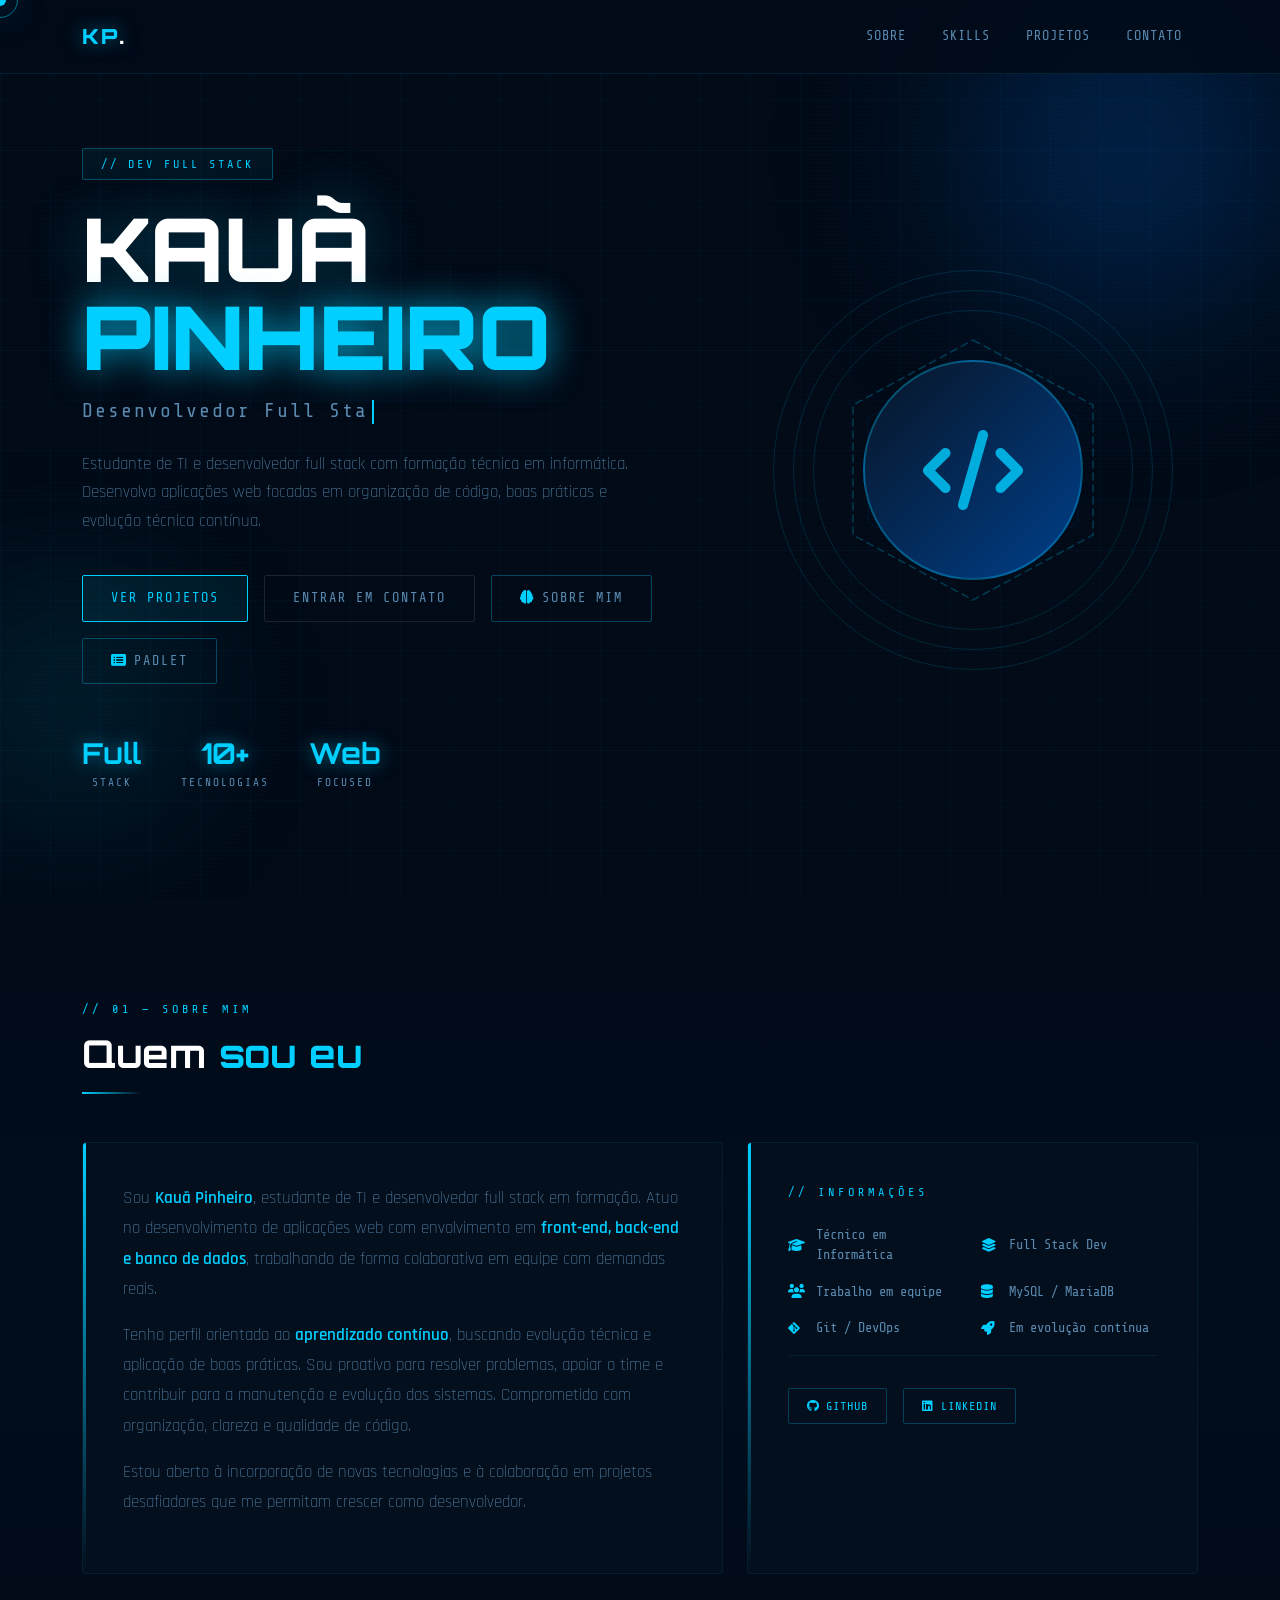
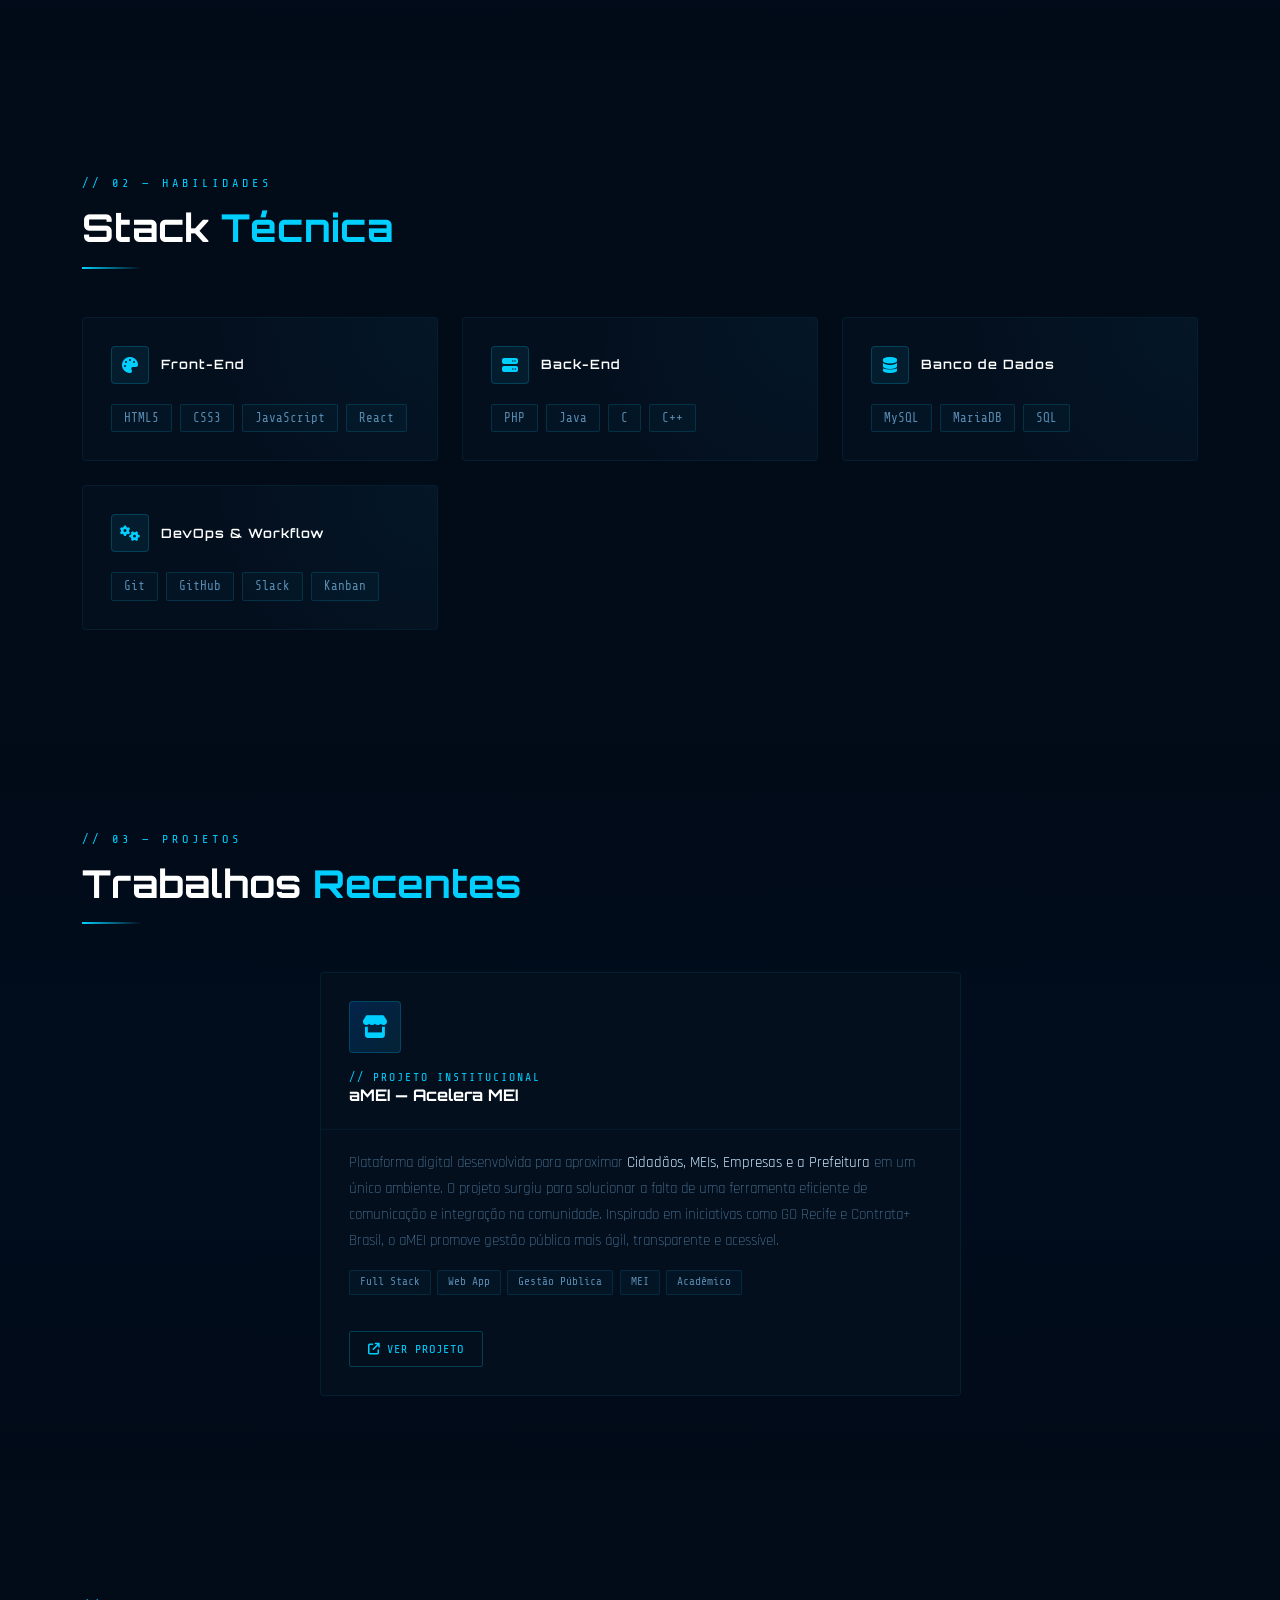
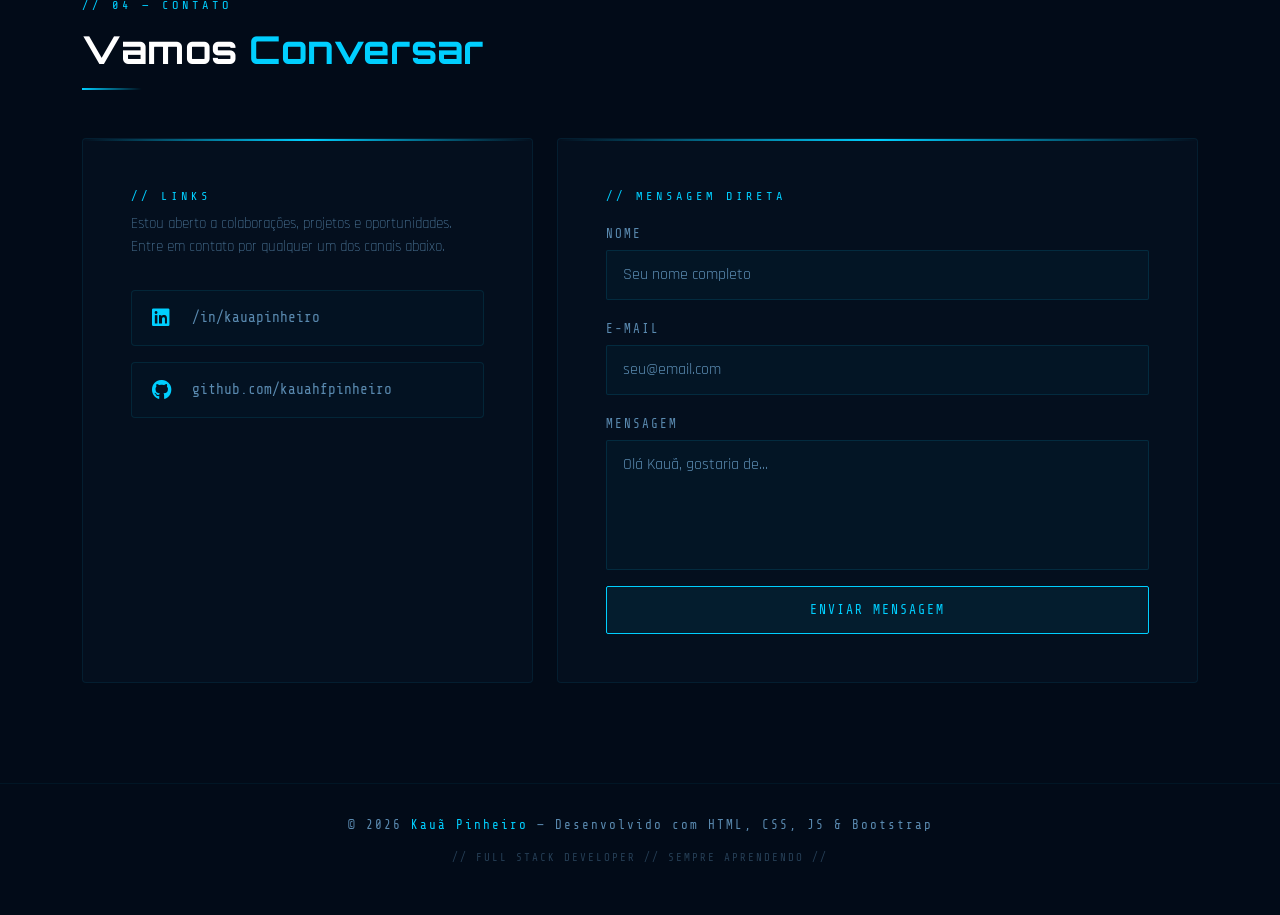
==== index.html @ 7425a39a "up" ====
<!DOCTYPE html>
<html lang="pt-BR">
<head>
  <meta charset="UTF-8" />
  <meta name="viewport" content="width=device-width, initial-scale=1.0"/>
  <title>Kauã Pinheiro | Dev Full Stack</title>
  
  <link href="https://cdn.jsdelivr.net/npm/bootstrap@5.3.3/dist/css/bootstrap.min.css" rel="stylesheet"/>
  <link href="https://fonts.googleapis.com/css2?family=Orbitron:wght@400;600;700;900&family=Share+Tech+Mono&family=Rajdhani:wght@300;400;500;600&display=swap" rel="stylesheet"/>
  <link href="https://cdnjs.cloudflare.com/ajax/libs/font-awesome/6.5.0/css/all.min.css" rel="stylesheet"/>
  
  <link rel="stylesheet" href="css/portfolio-style.css" />
</head>
<body>

  <div class="cursor" id="cursor"></div>
  <div class="cursor-ring" id="cursorRing"></div>

  <nav class="navbar navbar-expand-lg fixed-top">
    <div class="container">
      <a class="navbar-brand" href="#hero">KP<span>.</span></a>
      <button class="navbar-toggler" type="button" data-bs-toggle="collapse" data-bs-target="#navMenu">
        <span class="navbar-toggler-icon"></span>
      </button>
      <div class="collapse navbar-collapse justify-content-end" id="navMenu">
        <ul class="navbar-nav gap-1">
          <li class="nav-item"><a class="nav-link" href="#sobre">Sobre</a></li>
          <li class="nav-item"><a class="nav-link" href="#skills">Skills</a></li>
          <li class="nav-item"><a class="nav-link" href="#projetos">Projetos</a></li>
          <li class="nav-item"><a class="nav-link" href="#contato">Contato</a></li>
        </ul>
      </div>
    </div>
  </nav>

  <section id="hero">
    <div class="hero-orb hero-orb-1"></div>
    <div class="hero-orb hero-orb-2"></div>
    <div class="container">
      <div class="row align-items-center">
        <div class="col-lg-7">
          <div class="hero-badge">// DEV FULL STACK</div>
          <h1 class="hero-name">KAUÃ<br><span class="accent">PINHEIRO</span></h1>
          <p class="hero-role">
            <span id="typedText"></span><span class="typing-cursor"></span>
          </p>
          <p class="hero-desc">
            Estudante de TI e desenvolvedor full stack com formação técnica em informática.
            Desenvolvo aplicações web focadas em organização de código, boas práticas e evolução técnica contínua.
          </p>
          <div class="hero-btns">
            <a href="#projetos" class="btn-neon">Ver Projetos</a>
            <a href="#contato" class="btn-ghost">Entrar em Contato</a>
            <a href="mapa-mental.html" class="btn-ghost" style="border-color:rgba(0,207,255,0.3);">
              <i class="fa-solid fa-brain" style="margin-right:6px;color:var(--blue-neon);"></i>Sobre Mim
            </a>
            <a href="https://padlet.com/kauahfpinheiro/apresentacao-pessoal-e-profissional-kaua-pinheiro-hn6cfagepgclh9oz" target="_blank" class="btn-ghost" style="border-color:rgba(0,207,255,0.3);">
              <i class="fa-solid fa-rectangle-list" style="margin-right:6px;color:var(--blue-neon);"></i>Padlet
            </a>
          </div>
          <div class="hero-stats">
            <div class="stat-item">
              <div class="stat-num">Full</div>
              <div class="stat-label">Stack</div>
            </div>
            <div class="stat-item">
              <div class="stat-num">10+</div>
              <div class="stat-label">Tecnologias</div>
            </div>
            <div class="stat-item">
              <div class="stat-num">Web</div>
              <div class="stat-label">Focused</div>
            </div>
          </div>
        </div>
        <div class="col-lg-5 mt-5 mt-lg-0">
          <div class="hero-avatar-wrap">
            <div class="avatar-hex">
              <svg class="hex-bg" viewBox="0 0 280 280" fill="none" xmlns="http://www.w3.org/2000/svg">
                <polygon points="140,10 260,75 260,205 140,270 20,205 20,75"
                  stroke="rgba(0,207,255,0.25)" stroke-width="1.5" fill="none"
                  stroke-dasharray="8 4"/>
                <polygon points="140,30 245,88 245,192 140,250 35,192 35,88"
                  stroke="rgba(0,119,255,0.12)" stroke-width="1" fill="none"/>
              </svg>
              <div class="avatar-inner">
                <i class="fa-solid fa-code"></i>
              </div>
              <div class="avatar-ring avatar-ring-1"></div>
              <div class="avatar-ring avatar-ring-2"></div>
              <div class="avatar-ring avatar-ring-3"></div>
            </div>
          </div>
        </div>
      </div>
    </div>
  </section>

  <section id="sobre">
    <div class="container">
      <div class="reveal">
        <p class="section-label">// 01 — sobre mim</p>
        <h2 class="section-title">Quem <span class="accent">sou eu</span></h2>
        <div class="section-divider"></div>
      </div>
      <div class="row g-4">
        <div class="col-lg-7 reveal">
          <div class="sobre-card">
            <p class="sobre-text">
              Sou <span class="sobre-highlight">Kauã Pinheiro</span>, estudante de TI e desenvolvedor
              full stack em formação. Atuo no desenvolvimento de aplicações web com envolvimento em
              <span class="sobre-highlight">front-end, back-end e banco de dados</span>, trabalhando de
              forma colaborativa em equipe com demandas reais.
            </p>
            <p class="sobre-text mt-3">
              Tenho perfil orientado ao <span class="sobre-highlight">aprendizado contínuo</span>,
              buscando evolução técnica e aplicação de boas práticas. Sou proativo para resolver
              problemas, apoiar o time e contribuir para a manutenção e evolução dos sistemas.
              Comprometido com organização, clareza e qualidade de código.
            </p>
            <p class="sobre-text mt-3">
              Estou aberto à incorporação de novas tecnologias e à colaboração em projetos desafiadores
              que me permitam crescer como desenvolvedor.
            </p>
          </div>
        </div>
        <div class="col-lg-5 reveal">
          <div class="sobre-card h-100">
            <p class="section-label mb-3">// Informações</p>
            <div class="info-grid">
              <div class="info-item"><i class="fa-solid fa-graduation-cap"></i> Técnico em Informática</div>
              <div class="info-item"><i class="fa-solid fa-layer-group"></i> Full Stack Dev</div>
              <div class="info-item"><i class="fa-solid fa-users"></i> Trabalho em equipe</div>
              <div class="info-item"><i class="fa-solid fa-database"></i> MySQL / MariaDB</div>
              <div class="info-item"><i class="fa-brands fa-git-alt"></i> Git / DevOps</div>
              <div class="info-item"><i class="fa-solid fa-rocket"></i> Em evolução contínua</div>
            </div>
            <div class="mt-3 pt-3" style="border-top: 1px solid rgba(0,207,255,0.08);">
              <div class="d-flex gap-3 mt-3">
                <a href="https://github.com/kauahfpinheiro" target="_blank" class="btn-project">
                  <i class="fab fa-github"></i> GitHub
                </a>
                <a href="https://www.linkedin.com/in/kauapinheiro/" target="_blank" class="btn-project">
                  <i class="fab fa-linkedin"></i> LinkedIn
                </a>
              </div>
            </div>
          </div>
        </div>
      </div>
    </div>
  </section>

  <section id="skills">
    <div class="container">
      <div class="reveal">
        <p class="section-label">// 02 — habilidades</p>
        <h2 class="section-title">Stack <span class="accent">Técnica</span></h2>
        <div class="section-divider"></div>
      </div>
      <div class="skills-grid reveal">

        <div class="skill-category">
          <div class="skill-cat-header">
            <div class="skill-cat-icon"><i class="fa-solid fa-palette"></i></div>
            <span class="skill-cat-title">Front-End</span>
          </div>
          <div class="skill-tags">
            <span class="skill-tag">HTML5</span>
            <span class="skill-tag">CSS3</span>
            <span class="skill-tag">JavaScript</span>
            <span class="skill-tag">React</span>
          </div>
        </div>

        <div class="skill-category">
          <div class="skill-cat-header">
            <div class="skill-cat-icon"><i class="fa-solid fa-server"></i></div>
            <span class="skill-cat-title">Back-End</span>
          </div>
          <div class="skill-tags">
            <span class="skill-tag">PHP</span>
            <span class="skill-tag">Java</span>
            <span class="skill-tag">C</span>
            <span class="skill-tag">C++</span>
          </div>
        </div>

        <div class="skill-category">
          <div class="skill-cat-header">
            <div class="skill-cat-icon"><i class="fa-solid fa-database"></i></div>
            <span class="skill-cat-title">Banco de Dados</span>
          </div>
          <div class="skill-tags">
            <span class="skill-tag">MySQL</span>
            <span class="skill-tag">MariaDB</span>
            <span class="skill-tag">SQL</span>
          </div>
        </div>

        <div class="skill-category">
          <div class="skill-cat-header">
            <div class="skill-cat-icon"><i class="fa-solid fa-gears"></i></div>
            <span class="skill-cat-title">DevOps & Workflow</span>
          </div>
          <div class="skill-tags">
            <span class="skill-tag">Git</span>
            <span class="skill-tag">GitHub</span>
            <span class="skill-tag">Slack</span>
            <span class="skill-tag">Kanban</span>
          </div>
        </div>

      </div>
    </div>
  </section>

  <section id="projetos">
    <div class="container">
      <div class="reveal">
        <p class="section-label">// 03 — projetos</p>
        <h2 class="section-title">Trabalhos <span class="accent">Recentes</span></h2>
        <div class="section-divider"></div>
      </div>
      <div class="row g-4 justify-content-center">
        <div class="col-lg-7 reveal">
          <div class="project-card">
            <div class="project-header">
              <div class="project-icon"><i class="fa-solid fa-store"></i></div>
              <div class="project-type">// Projeto Institucional</div>
              <h3 class="project-title">aMEI — Acelera MEI</h3>
            </div>
            <div class="project-body">
              <p class="project-desc">
                Plataforma digital desenvolvida para aproximar <strong style="color:#c8e6ff;">Cidadãos, MEIs, Empresas e a Prefeitura</strong>
                em um único ambiente. O projeto surgiu para solucionar a falta de uma ferramenta eficiente
                de comunicação e integração na comunidade. Inspirado em iniciativas como GO Recife e Contrata+ Brasil,
                o aMEI promove gestão pública mais ágil, transparente e acessível.
              </p>
              <div class="project-tags">
                <span class="project-tag">Full Stack</span>
                <span class="project-tag">Web App</span>
                <span class="project-tag">Gestão Pública</span>
                <span class="project-tag">MEI</span>
                <span class="project-tag">Acadêmico</span>
              </div>
            </div>
            <div class="project-footer">
              <a href="https://sites.google.com/view/projeto-acelera-mei" target="_blank" class="btn-project">
                <i class="fa-solid fa-arrow-up-right-from-square"></i> Ver Projeto
              </a>
            </div>
          </div>
        </div>
      </div>
    </div>
  </section>

  <section id="contato">
    <div class="container">
      <div class="reveal">
        <p class="section-label">// 04 — contato</p>
        <h2 class="section-title">Vamos <span class="accent">Conversar</span></h2>
        <div class="section-divider"></div>
      </div>
      <div class="row g-4">
        <div class="col-lg-5 reveal">
          <div class="contact-wrapper h-100">
            <p class="section-label mb-2">// Links</p>
            <p style="color:var(--text-dim); font-size:0.95rem; font-weight:300;">
              Estou aberto a colaborações, projetos e oportunidades. Entre em contato por qualquer um dos canais abaixo.
            </p>
            <div class="contact-links">
              <a href="https://www.linkedin.com/in/kauapinheiro/" target="_blank" class="contact-link">
                <i class="fab fa-linkedin"></i>
                <span>/in/kauapinheiro</span>
              </a>
              <a href="https://github.com/kauahfpinheiro" target="_blank" class="contact-link">
                <i class="fab fa-github"></i>
                <span>github.com/kauahfpinheiro</span>
              </a>
            </div>
          </div>
        </div>
        <div class="col-lg-7 reveal">
          <div class="contact-wrapper">
            <p class="section-label mb-3">// Mensagem Direta</p>
            <div class="mb-3">
              <label class="form-label">Nome</label>
              <input type="text" class="form-control" placeholder="Seu nome completo"/>
            </div>
            <div class="mb-3">
              <label class="form-label">E-mail</label>
              <input type="email" class="form-control" placeholder="seu@email.com"/>
            </div>
            <div class="mb-3">
              <label class="form-label">Mensagem</label>
              <textarea class="form-control" placeholder="Olá Kauã, gostaria de..."></textarea>
            </div>
            <button class="btn-neon w-100" id="sendBtn" style="border-radius:2px; font-size:0.82rem; padding:13px;">
              ENVIAR MENSAGEM
            </button>
            <div id="formFeedback" style="display:none; margin-top:1rem; font-family:'Share Tech Mono',monospace; font-size:0.8rem; color:var(--blue-neon); text-align:center;">
              ✓ Mensagem enviada com sucesso!
            </div>
          </div>
        </div>
      </div>
    </div>
  </section>

  <footer>
    <div class="container">
      <p class="footer-text">
        &copy; 2026 <a href="#">Kauã Pinheiro</a> — Desenvolvido com HTML, CSS, JS &amp; Bootstrap
      </p>
      <p class="footer-text mt-1" style="font-size:0.68rem; opacity:0.4;">
        // FULL STACK DEVELOPER // SEMPRE APRENDENDO //
      </p>
    </div>
  </footer>

  <script src="https://cdn.jsdelivr.net/npm/bootstrap@5.3.3/dist/js/bootstrap.bundle.min.js"></script>
  <script src="../js/portfolio-script.js"></script>
</body>
</html>
---- css/portfolio-style.css ----
:root {
  --blue-neon: #00cfff;
  --blue-mid: #0077ff;
  --blue-deep: #003f8a;
  --black: #020b18;
  --black-card: #040f1e;
  --black-panel: #081527;
  --text-main: #c8e6ff;
  --text-dim: #5a8ab0;
  --grid-color: rgba(0, 180, 255, 0.04);
  --glow: 0 0 18px rgba(0, 207, 255, 0.5);
  --glow-strong: 0 0 36px rgba(0, 207, 255, 0.8);
}

* { margin: 0; padding: 0; box-sizing: border-box; }

html { scroll-behavior: smooth; }

body {
  background-color: var(--black);
  color: var(--text-main);
  font-family: 'Rajdhani', sans-serif;
  font-size: 17px;
  overflow-x: hidden;
  cursor: none;
}

/* CUSTOM CURSOR */
.cursor {
  position: fixed;
  width: 12px; height: 12px;
  background: var(--blue-neon);
  border-radius: 50%;
  pointer-events: none;
  z-index: 99999;
  transition: transform 0.1s ease;
  box-shadow: var(--glow-strong);
}
.cursor-ring {
  position: fixed;
  width: 36px; height: 36px;
  border: 1px solid var(--blue-neon);
  border-radius: 50%;
  pointer-events: none;
  z-index: 99998;
  transition: all 0.15s ease;
  opacity: 0.5;
}

/* GRID BACKGROUND */
body::before {
  content: '';
  position: fixed;
  inset: 0;
  background-image:
    linear-gradient(var(--grid-color) 1px, transparent 1px),
    linear-gradient(90deg, var(--grid-color) 1px, transparent 1px);
  background-size: 50px 50px;
  z-index: 0;
  pointer-events: none;
}

/* SCANLINES */
body::after {
  content: '';
  position: fixed;
  inset: 0;
  background: repeating-linear-gradient(
    0deg,
    transparent,
    transparent 2px,
    rgba(0,0,0,0.08) 2px,
    rgba(0,0,0,0.08) 4px
  );
  z-index: 1;
  pointer-events: none;
}

section, nav, footer { position: relative; z-index: 2; }

/* ===================== NAVBAR ===================== */
.navbar {
  background: rgba(2, 11, 24, 0.85);
  backdrop-filter: blur(16px);
  border-bottom: 1px solid rgba(0, 207, 255, 0.12);
  padding: 1rem 0;
}
.navbar-brand {
  font-family: 'Orbitron', monospace;
  font-weight: 900;
  font-size: 1.3rem;
  color: var(--blue-neon) !important;
  text-shadow: var(--glow);
  letter-spacing: 2px;
}
.navbar-brand span { color: #fff; }
.nav-link {
  font-family: 'Share Tech Mono', monospace;
  color: var(--text-dim) !important;
  font-size: 0.85rem;
  letter-spacing: 1px;
  text-transform: uppercase;
  transition: color 0.3s, text-shadow 0.3s;
  padding: 0.5rem 1rem !important;
  position: relative;
}
.nav-link::after {
  content: '';
  position: absolute;
  bottom: 0; left: 50%; right: 50%;
  height: 1px;
  background: var(--blue-neon);
  transition: left 0.3s, right 0.3s;
}
.nav-link:hover { color: var(--blue-neon) !important; text-shadow: var(--glow); }
.nav-link:hover::after { left: 1rem; right: 1rem; }

/* ===================== HERO ===================== */
#hero {
  min-height: 100vh;
  display: flex;
  align-items: center;
  position: relative;
  overflow: hidden;
  padding: 120px 0 80px;
}

.hero-orb {
  position: absolute;
  border-radius: 50%;
  filter: blur(80px);
  pointer-events: none;
}
.hero-orb-1 {
  width: 500px; height: 500px;
  background: radial-gradient(circle, rgba(0,119,255,0.3), transparent 70%);
  top: -100px; right: -100px;
  animation: pulse-orb 6s ease-in-out infinite alternate;
}
.hero-orb-2 {
  width: 300px; height: 300px;
  background: radial-gradient(circle, rgba(0,207,255,0.2), transparent 70%);
  bottom: 50px; left: -80px;
  animation: pulse-orb 8s ease-in-out infinite alternate-reverse;
}

@keyframes pulse-orb {
  from { transform: scale(1) translateY(0); opacity: 0.8; }
  to { transform: scale(1.15) translateY(-20px); opacity: 1; }
}

.hero-badge {
  display: inline-block;
  font-family: 'Share Tech Mono', monospace;
  font-size: 0.75rem;
  letter-spacing: 3px;
  color: var(--blue-neon);
  border: 1px solid rgba(0,207,255,0.3);
  padding: 6px 18px;
  border-radius: 2px;
  margin-bottom: 1.5rem;
  background: rgba(0,207,255,0.05);
  animation: fadeInDown 0.8s ease both;
}

.hero-name {
  font-family: 'Orbitron', monospace;
  font-weight: 900;
  font-size: clamp(2.8rem, 7vw, 5.5rem);
  line-height: 1;
  color: #fff;
  text-shadow: 0 0 60px rgba(0,207,255,0.3);
  animation: fadeInUp 0.9s ease 0.1s both;
}
.hero-name .accent { color: var(--blue-neon); text-shadow: var(--glow-strong); }

.hero-role {
  font-family: 'Share Tech Mono', monospace;
  font-size: clamp(1rem, 2.5vw, 1.25rem);
  color: var(--text-dim);
  margin-top: 1rem;
  letter-spacing: 2px;
  animation: fadeInUp 1s ease 0.2s both;
}
.hero-role .typing-cursor {
  display: inline-block;
  width: 2px; height: 1.2em;
  background: var(--blue-neon);
  vertical-align: middle;
  margin-left: 4px;
  animation: blink 1s step-end infinite;
}
@keyframes blink { 50% { opacity: 0; } }

.hero-desc {
  max-width: 560px;
  color: var(--text-dim);
  font-size: 1.05rem;
  line-height: 1.7;
  margin-top: 1.5rem;
  font-weight: 300;
  animation: fadeInUp 1s ease 0.3s both;
}

.hero-btns {
  margin-top: 2.5rem;
  display: flex; gap: 1rem; flex-wrap: wrap;
  animation: fadeInUp 1s ease 0.4s both;
}

.btn-neon {
  font-family: 'Share Tech Mono', monospace;
  font-size: 0.85rem;
  letter-spacing: 2px;
  text-transform: uppercase;
  padding: 12px 28px;
  border: 1px solid var(--blue-neon);
  color: var(--blue-neon);
  background: rgba(0,207,255,0.07);
  text-decoration: none;
  border-radius: 2px;
  transition: all 0.3s ease;
  position: relative;
  overflow: hidden;
}
.btn-neon::before {
  content: '';
  position: absolute;
  inset: 0;
  background: var(--blue-neon);
  transform: translateX(-100%);
  transition: transform 0.3s ease;
  z-index: -1;
}
.btn-neon:hover { color: var(--black); box-shadow: var(--glow-strong); }
.btn-neon:hover::before { transform: translateX(0); }

.btn-ghost {
  font-family: 'Share Tech Mono', monospace;
  font-size: 0.85rem;
  letter-spacing: 2px;
  text-transform: uppercase;
  padding: 12px 28px;
  border: 1px solid rgba(255,255,255,0.1);
  color: var(--text-dim);
  background: transparent;
  text-decoration: none;
  border-radius: 2px;
  transition: all 0.3s ease;
}
.btn-ghost:hover { border-color: var(--blue-neon); color: var(--blue-neon); }

/* HERO AVATAR */
.hero-avatar-wrap {
  display: flex;
  justify-content: center;
  align-items: center;
  animation: fadeIn 1s ease 0.5s both;
}
.avatar-hex {
  position: relative;
  width: 280px; height: 280px;
}
.avatar-hex svg.hex-bg {
  position: absolute;
  inset: 0; width: 100%; height: 100%;
  animation: rotate-slow 20s linear infinite;
}
.avatar-inner {
  position: absolute;
  inset: 30px;
  border-radius: 50%;
  background: linear-gradient(135deg, var(--black-panel), var(--blue-deep));
  border: 2px solid rgba(0,207,255,0.3);
  display: flex; align-items: center; justify-content: center;
  overflow: hidden;
}
.avatar-inner i {
  font-size: 5rem;
  color: var(--blue-neon);
  opacity: 0.8;
}
.avatar-ring {
  position: absolute;
  border-radius: 50%;
  border: 1px solid rgba(0,207,255,0.15);
  animation: ring-pulse 3s ease-in-out infinite;
}
.avatar-ring-1 { inset: -20px; animation-delay: 0s; }
.avatar-ring-2 { inset: -40px; animation-delay: 0.7s; }
.avatar-ring-3 { inset: -60px; animation-delay: 1.4s; }

@keyframes ring-pulse {
  0%, 100% { opacity: 0.15; }
  50% { opacity: 0.5; }
}
@keyframes rotate-slow {
  from { transform: rotate(0deg); }
  to { transform: rotate(360deg); }
}

/* STATS BAR */
.hero-stats {
  display: flex; gap: 2.5rem; margin-top: 3rem; flex-wrap: wrap;
  animation: fadeInUp 1s ease 0.5s both;
}
.stat-item { text-align: center; }
.stat-num {
  font-family: 'Orbitron', monospace;
  font-size: 1.8rem;
  font-weight: 700;
  color: var(--blue-neon);
  text-shadow: var(--glow);
}
.stat-label {
  font-family: 'Share Tech Mono', monospace;
  font-size: 0.7rem;
  color: var(--text-dim);
  letter-spacing: 2px;
  text-transform: uppercase;
}

/* ===================== SECTION COMMONS ===================== */
.section-label {
  font-family: 'Share Tech Mono', monospace;
  font-size: 0.75rem;
  letter-spacing: 4px;
  color: var(--blue-neon);
  text-transform: uppercase;
  margin-bottom: 0.75rem;
}
.section-title {
  font-family: 'Orbitron', monospace;
  font-weight: 700;
  font-size: clamp(1.6rem, 4vw, 2.4rem);
  color: #fff;
  margin-bottom: 1rem;
  position: relative;
}
.section-title .accent { color: var(--blue-neon); }
.section-divider {
  width: 60px; height: 2px;
  background: linear-gradient(90deg, var(--blue-neon), transparent);
  margin-bottom: 3rem;
}

/* ===================== SOBRE ===================== */
#sobre {
  padding: 100px 0;
  background: linear-gradient(180deg, transparent, rgba(0,63,138,0.05), transparent);
}
.sobre-card {
  background: var(--black-card);
  border: 1px solid rgba(0,207,255,0.08);
  border-radius: 4px;
  padding: 2.5rem;
  position: relative;
  overflow: hidden;
}
.sobre-card::before {
  content: '';
  position: absolute;
  top: 0; left: 0;
  width: 3px; height: 100%;
  background: linear-gradient(180deg, var(--blue-neon), transparent);
}
.sobre-text {
  color: var(--text-dim);
  line-height: 1.8;
  font-size: 1.05rem;
  font-weight: 300;
}
.sobre-highlight {
  color: var(--blue-neon);
  font-weight: 600;
}
.info-grid {
  display: grid;
  grid-template-columns: 1fr 1fr;
  gap: 1rem;
  margin-top: 1.5rem;
}
.info-item {
  display: flex; align-items: center; gap: 0.75rem;
  font-family: 'Share Tech Mono', monospace;
  font-size: 0.85rem;
  color: var(--text-dim);
}
.info-item i { color: var(--blue-neon); width: 16px; }

/* ===================== SKILLS ===================== */
#skills { padding: 100px 0; }

.skills-grid {
  display: grid;
  grid-template-columns: repeat(auto-fit, minmax(280px, 1fr));
  gap: 1.5rem;
}
.skill-category {
  background: var(--black-card);
  border: 1px solid rgba(0,207,255,0.08);
  border-radius: 4px;
  padding: 1.75rem;
  transition: border-color 0.3s, transform 0.3s;
  position: relative;
  overflow: hidden;
}
.skill-category::after {
  content: '';
  position: absolute;
  inset: 0;
  background: radial-gradient(circle at top right, rgba(0,207,255,0.04), transparent 60%);
  pointer-events: none;
}
.skill-category:hover {
  border-color: rgba(0,207,255,0.3);
  transform: translateY(-4px);
  box-shadow: 0 8px 40px rgba(0,0,0,0.4);
}
.skill-cat-header {
  display: flex; align-items: center; gap: 0.75rem;
  margin-bottom: 1.25rem;
}
.skill-cat-icon {
  width: 38px; height: 38px;
  border-radius: 4px;
  background: rgba(0,207,255,0.08);
  border: 1px solid rgba(0,207,255,0.2);
  display: flex; align-items: center; justify-content: center;
  color: var(--blue-neon);
  font-size: 1rem;
}
.skill-cat-title {
  font-family: 'Orbitron', monospace;
  font-size: 0.8rem;
  font-weight: 600;
  color: #fff;
  letter-spacing: 1px;
}

.skill-tags {
  display: flex; flex-wrap: wrap; gap: 0.5rem;
}
.skill-tag {
  font-family: 'Share Tech Mono', monospace;
  font-size: 0.78rem;
  padding: 4px 12px;
  border: 1px solid rgba(0,207,255,0.15);
  border-radius: 2px;
  color: var(--text-dim);
  background: rgba(0,207,255,0.03);
  transition: all 0.2s;
}
.skill-tag:hover {
  border-color: var(--blue-neon);
  color: var(--blue-neon);
  background: rgba(0,207,255,0.07);
}

/* ===================== PROJETOS ===================== */
#projetos {
  padding: 100px 0;
  background: linear-gradient(180deg, transparent, rgba(0,63,138,0.05), transparent);
}
.project-card {
  background: var(--black-card);
  border: 1px solid rgba(0,207,255,0.08);
  border-radius: 4px;
  overflow: hidden;
  transition: border-color 0.3s, transform 0.3s, box-shadow 0.3s;
  height: 100%;
}
.project-card:hover {
  border-color: rgba(0,207,255,0.35);
  transform: translateY(-6px);
  box-shadow: 0 12px 50px rgba(0,0,0,0.5), 0 0 30px rgba(0,207,255,0.08);
}
.project-header {
  padding: 1.75rem 1.75rem 1rem;
  border-bottom: 1px solid rgba(0,207,255,0.06);
  position: relative;
}
.project-icon {
  width: 52px; height: 52px;
  border-radius: 4px;
  background: linear-gradient(135deg, rgba(0,119,255,0.2), rgba(0,207,255,0.1));
  border: 1px solid rgba(0,207,255,0.2);
  display: flex; align-items: center; justify-content: center;
  color: var(--blue-neon);
  font-size: 1.4rem;
  margin-bottom: 1rem;
}
.project-title {
  font-family: 'Orbitron', monospace;
  font-size: 1rem;
  font-weight: 700;
  color: #fff;
  margin-bottom: 0.5rem;
}
.project-type {
  font-family: 'Share Tech Mono', monospace;
  font-size: 0.72rem;
  color: var(--blue-neon);
  letter-spacing: 2px;
  text-transform: uppercase;
}
.project-body { padding: 1.25rem 1.75rem; }
.project-desc {
  color: var(--text-dim);
  font-size: 0.95rem;
  line-height: 1.7;
  font-weight: 300;
}
.project-tags {
  display: flex; flex-wrap: wrap; gap: 0.4rem;
  margin-top: 1rem;
}
.project-tag {
  font-family: 'Share Tech Mono', monospace;
  font-size: 0.7rem;
  padding: 3px 10px;
  border: 1px solid rgba(0,207,255,0.12);
  border-radius: 2px;
  color: var(--text-dim);
  background: rgba(0,207,255,0.03);
}
.project-footer {
  padding: 1rem 1.75rem 1.75rem;
  display: flex; gap: 0.75rem;
}
.btn-project {
  font-family: 'Share Tech Mono', monospace;
  font-size: 0.75rem;
  letter-spacing: 1px;
  text-transform: uppercase;
  padding: 8px 18px;
  border: 1px solid rgba(0,207,255,0.25);
  color: var(--blue-neon);
  background: transparent;
  text-decoration: none;
  border-radius: 2px;
  transition: all 0.3s;
  display: inline-flex; align-items: center; gap: 0.4rem;
}
.btn-project:hover {
  background: rgba(0,207,255,0.1);
  border-color: var(--blue-neon);
  color: var(--blue-neon);
  box-shadow: var(--glow);
}

/* ===================== CONTATO ===================== */
#contato { padding: 100px 0; }
.contact-wrapper {
  background: var(--black-card);
  border: 1px solid rgba(0,207,255,0.08);
  border-radius: 4px;
  padding: 3rem;
  position: relative;
  overflow: hidden;
}
.contact-wrapper::before {
  content: '';
  position: absolute;
  top: 0; left: 0; right: 0;
  height: 2px;
  background: linear-gradient(90deg, transparent, var(--blue-neon), transparent);
}
.contact-links {
  display: flex; flex-direction: column; gap: 1rem;
  margin-top: 2rem;
}
.contact-link {
  display: flex; align-items: center; gap: 1rem;
  padding: 1rem 1.25rem;
  border: 1px solid rgba(0,207,255,0.1);
  border-radius: 4px;
  text-decoration: none;
  color: var(--text-dim);
  background: rgba(0,207,255,0.02);
  transition: all 0.3s;
  font-family: 'Share Tech Mono', monospace;
  font-size: 0.9rem;
}
.contact-link:hover {
  border-color: var(--blue-neon);
  color: var(--blue-neon);
  background: rgba(0,207,255,0.06);
  box-shadow: var(--glow);
  transform: translateX(6px);
}
.contact-link i {
  font-size: 1.25rem;
  color: var(--blue-neon);
  width: 24px;
}

/* FORM */
.form-control, .form-select {
  background: rgba(0,207,255,0.03) !important;
  border: 1px solid rgba(0,207,255,0.12) !important;
  color: var(--text-main) !important;
  border-radius: 2px !important;
  font-family: 'Rajdhani', sans-serif !important;
  font-size: 1rem !important;
  padding: 0.75rem 1rem !important;
  transition: border-color 0.3s, box-shadow 0.3s !important;
}
.form-control:focus, .form-select:focus {
  border-color: var(--blue-neon) !important;
  box-shadow: 0 0 0 3px rgba(0,207,255,0.08) !important;
  outline: none !important;
}
.form-control::placeholder { color: var(--text-dim) !important; }
.form-label {
  font-family: 'Share Tech Mono', monospace;
  font-size: 0.78rem;
  letter-spacing: 2px;
  color: var(--text-dim);
  text-transform: uppercase;
  margin-bottom: 0.4rem;
}
textarea.form-control { resize: none; min-height: 130px; }

/* ===================== FOOTER ===================== */
footer {
  border-top: 1px solid rgba(0,207,255,0.06);
  padding: 2rem 0;
  text-align: center;
}
.footer-text {
  font-family: 'Share Tech Mono', monospace;
  font-size: 0.78rem;
  color: var(--text-dim);
  letter-spacing: 2px;
}
.footer-text a {
  color: var(--blue-neon);
  text-decoration: none;
}

/* ANIMATIONS */
@keyframes fadeInDown {
  from { opacity: 0; transform: translateY(-20px); }
  to { opacity: 1; transform: translateY(0); }
}
@keyframes fadeInUp {
  from { opacity: 0; transform: translateY(30px); }
  to { opacity: 1; transform: translateY(0); }
}
@keyframes fadeIn {
  from { opacity: 0; } to { opacity: 1; }
}

/* SCROLL REVEAL */
.reveal {
  opacity: 0;
  transform: translateY(30px);
  transition: opacity 0.7s ease, transform 0.7s ease;
}
.reveal.visible {
  opacity: 1;
  transform: translateY(0);
}

/* MOBILE TWEAKS */
@media (max-width: 768px) {
  .info-grid { grid-template-columns: 1fr; }
  .hero-stats { gap: 1.5rem; }
  .contact-wrapper { padding: 2rem 1.5rem; }
  body { cursor: auto; }
  .cursor, .cursor-ring { display: none; }
  .avatar-ring-2, .avatar-ring-3 { display: none; }
}

/* NAVBAR TOGGLER */
.navbar-toggler {
  border-color: rgba(0,207,255,0.3) !important;
}
.navbar-toggler-icon {
  background-image: url("data:image/svg+xml,%3csvg xmlns='http://www.w3.org/2000/svg' viewBox='0 0 30 30'%3e%3cpath stroke='rgba%280, 207, 255, 0.8%29' stroke-linecap='round' stroke-miterlimit='10' stroke-width='2' d='M4 7h22M4 15h22M4 23h22'/%3e%3c/svg%3e") !important;
}
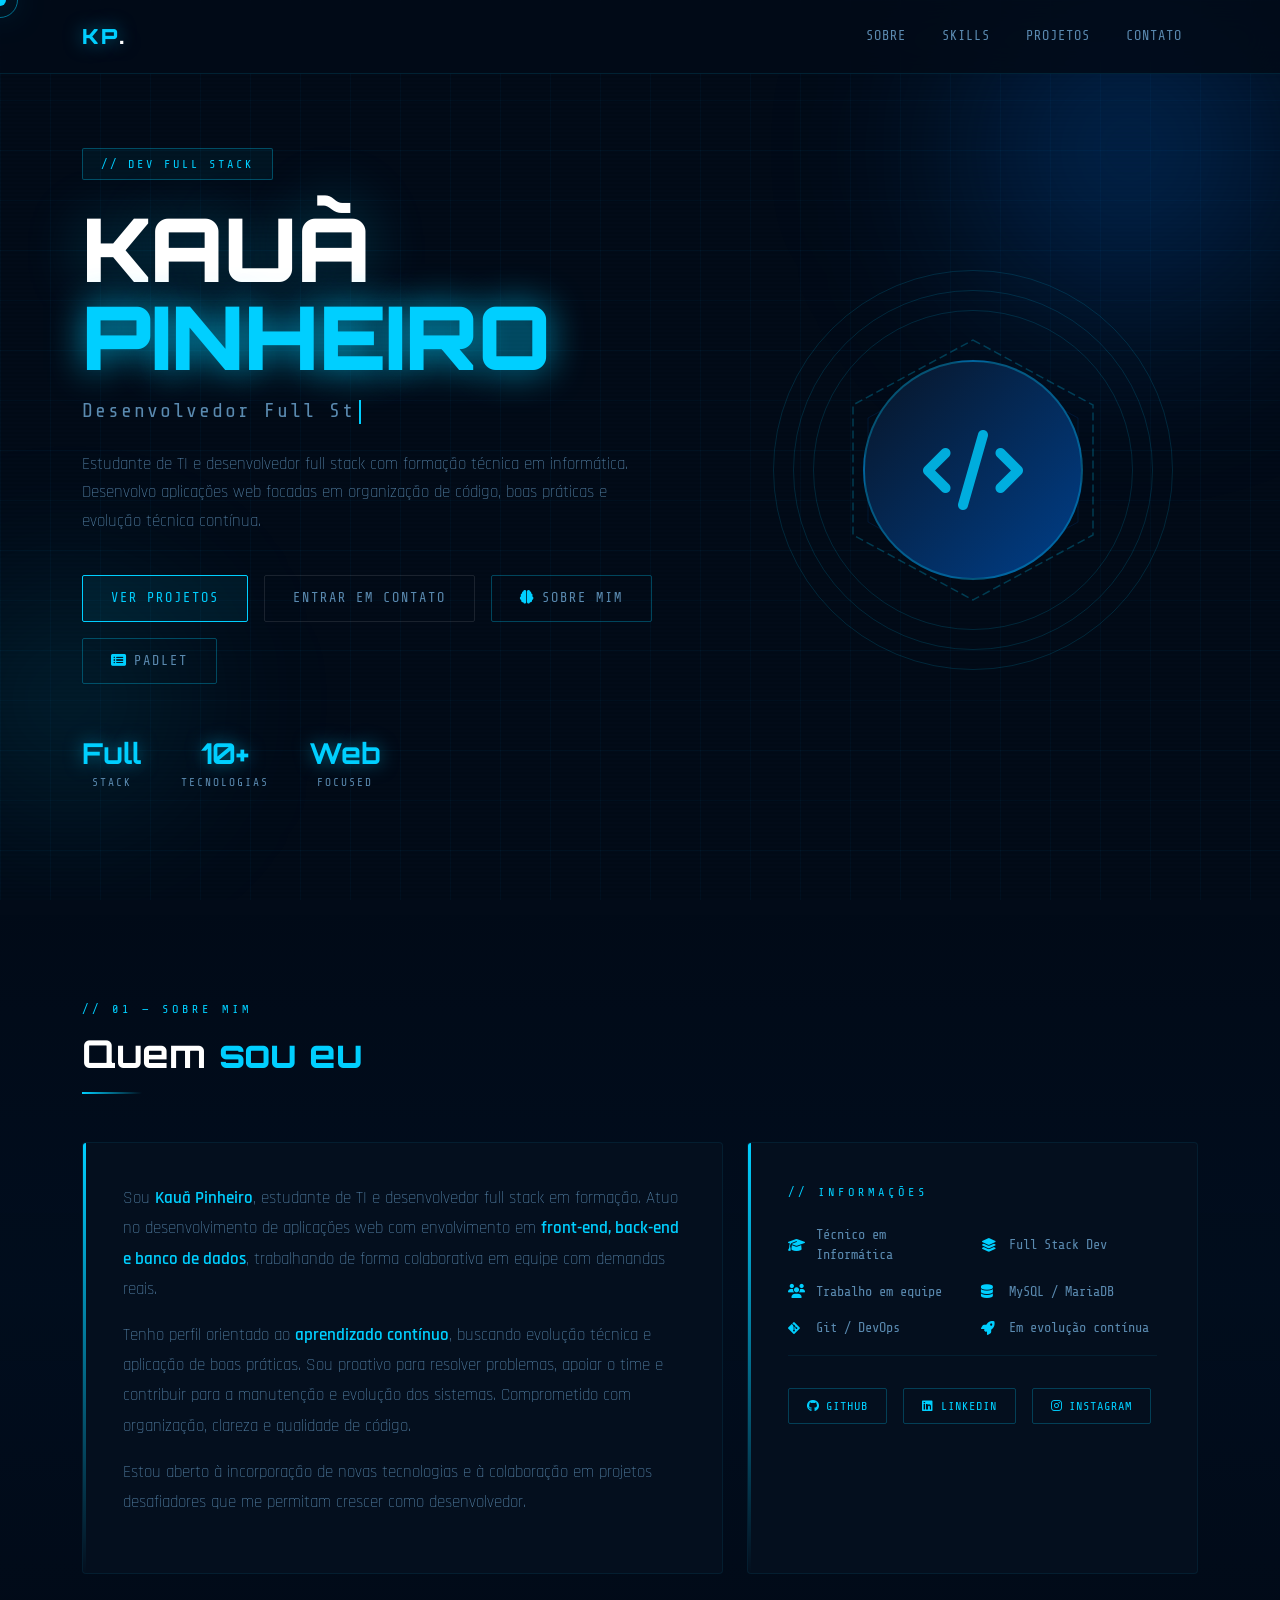
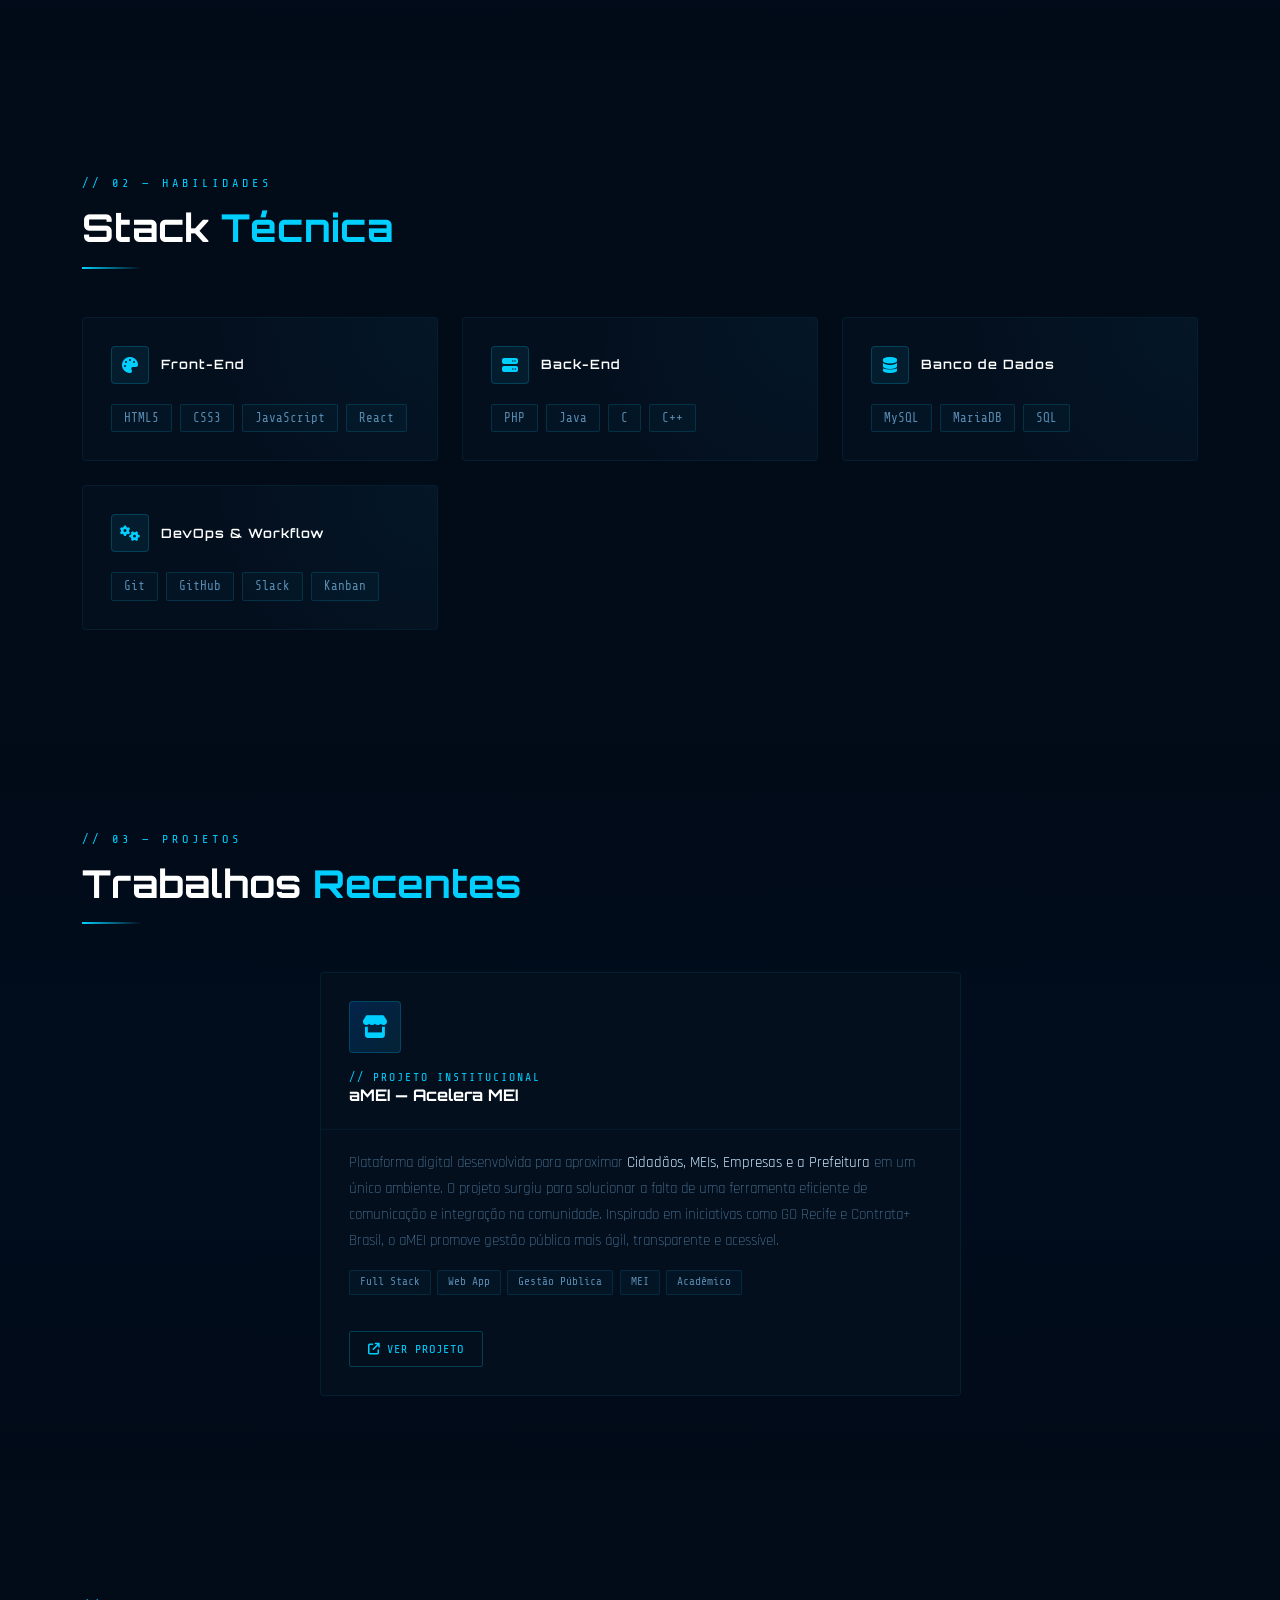
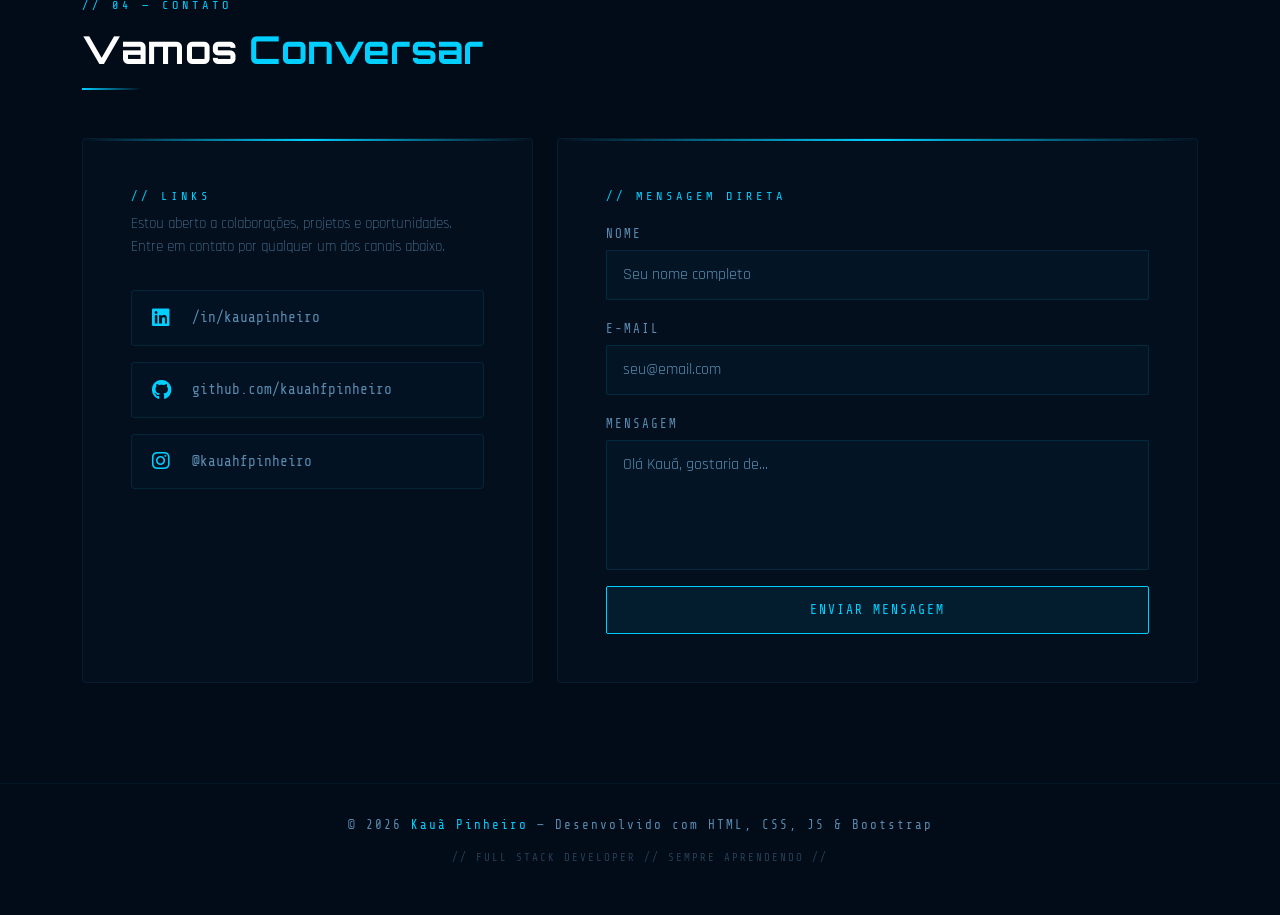
==== commit 9bc82465: "Update index.html" ====
--- a/index.html
+++ b/index.html
@@ -51,7 +51,7 @@
           <div class="hero-btns">
             <a href="#projetos" class="btn-neon">Ver Projetos</a>
             <a href="#contato" class="btn-ghost">Entrar em Contato</a>
-            <a href="mapa-mental.html" class="btn-ghost" style="border-color:rgba(0,207,255,0.3);">
+            <a href="/html/mapa-mental.html" class="btn-ghost" style="border-color:rgba(0,207,255,0.3);">
               <i class="fa-solid fa-brain" style="margin-right:6px;color:var(--blue-neon);"></i>Sobre Mim
             </a>
             <a href="https://padlet.com/kauahfpinheiro/apresentacao-pessoal-e-profissional-kaua-pinheiro-hn6cfagepgclh9oz" target="_blank" class="btn-ghost" style="border-color:rgba(0,207,255,0.3);">
@@ -143,6 +143,9 @@
                 <a href="https://www.linkedin.com/in/kauapinheiro/" target="_blank" class="btn-project">
                   <i class="fab fa-linkedin"></i> LinkedIn
                 </a>
+                <a href="https://www.instagram.com/kauahfpinheiro/" target="_blank" class="btn-project">
+                      <i class="fab fa-instagram"></i> Instagram
+                </a>
               </div>
             </div>
           </div>
@@ -279,30 +282,36 @@
                 <i class="fab fa-github"></i>
                 <span>github.com/kauahfpinheiro</span>
               </a>
+              <a href="https://www.instagram.com/kauahfpinheiro/" target="_blank" class="contact-link">
+                <i class="fab fa-instagram"></i>
+                <span>@kauahfpinheiro</span>
+              </a>
             </div>
           </div>
         </div>
         <div class="col-lg-7 reveal">
           <div class="contact-wrapper">
             <p class="section-label mb-3">// Mensagem Direta</p>
-            <div class="mb-3">
-              <label class="form-label">Nome</label>
-              <input type="text" class="form-control" placeholder="Seu nome completo"/>
-            </div>
-            <div class="mb-3">
-              <label class="form-label">E-mail</label>
-              <input type="email" class="form-control" placeholder="seu@email.com"/>
-            </div>
-            <div class="mb-3">
-              <label class="form-label">Mensagem</label>
-              <textarea class="form-control" placeholder="Olá Kauã, gostaria de..."></textarea>
-            </div>
-            <button class="btn-neon w-100" id="sendBtn" style="border-radius:2px; font-size:0.82rem; padding:13px;">
-              ENVIAR MENSAGEM
-            </button>
-            <div id="formFeedback" style="display:none; margin-top:1rem; font-family:'Share Tech Mono',monospace; font-size:0.8rem; color:var(--blue-neon); text-align:center;">
-              ✓ Mensagem enviada com sucesso!
-            </div>
+            <form id="contactForm">
+              <div class="mb-3">
+                <label class="form-label">Nome</label>
+                <input type="text" name="nome" class="form-control" placeholder="Seu nome completo"/>
+              </div>
+              <div class="mb-3">
+                <label class="form-label">E-mail</label>
+                <input type="email" name="email" class="form-control" placeholder="seu@email.com"/>
+              </div>
+              <div class="mb-3">
+                <label class="form-label">Mensagem</label>
+                <textarea name="mensagem" class="form-control" placeholder="Olá Kauã, gostaria de..."></textarea>
+              </div>
+              <button type="button" class="btn-neon w-100" id="sendBtn" style="border-radius:2px; font-size:0.82rem; padding:13px;">
+                ENVIAR MENSAGEM
+              </button>
+              <div id="formFeedback" style="display:none; margin-top:1rem; font-family:'Share Tech Mono',monospace; font-size:0.8rem; color:var(--blue-neon); text-align:center;">
+                ✓ Mensagem enviada com sucesso!
+              </div>
+            </form>
           </div>
         </div>
       </div>
@@ -321,6 +330,6 @@
   </footer>
 
   <script src="https://cdn.jsdelivr.net/npm/bootstrap@5.3.3/dist/js/bootstrap.bundle.min.js"></script>
-  <script src="../js/portfolio-script.js"></script>
+  <script src="js/portfolio-script.js"></script>
 </body>
 </html>
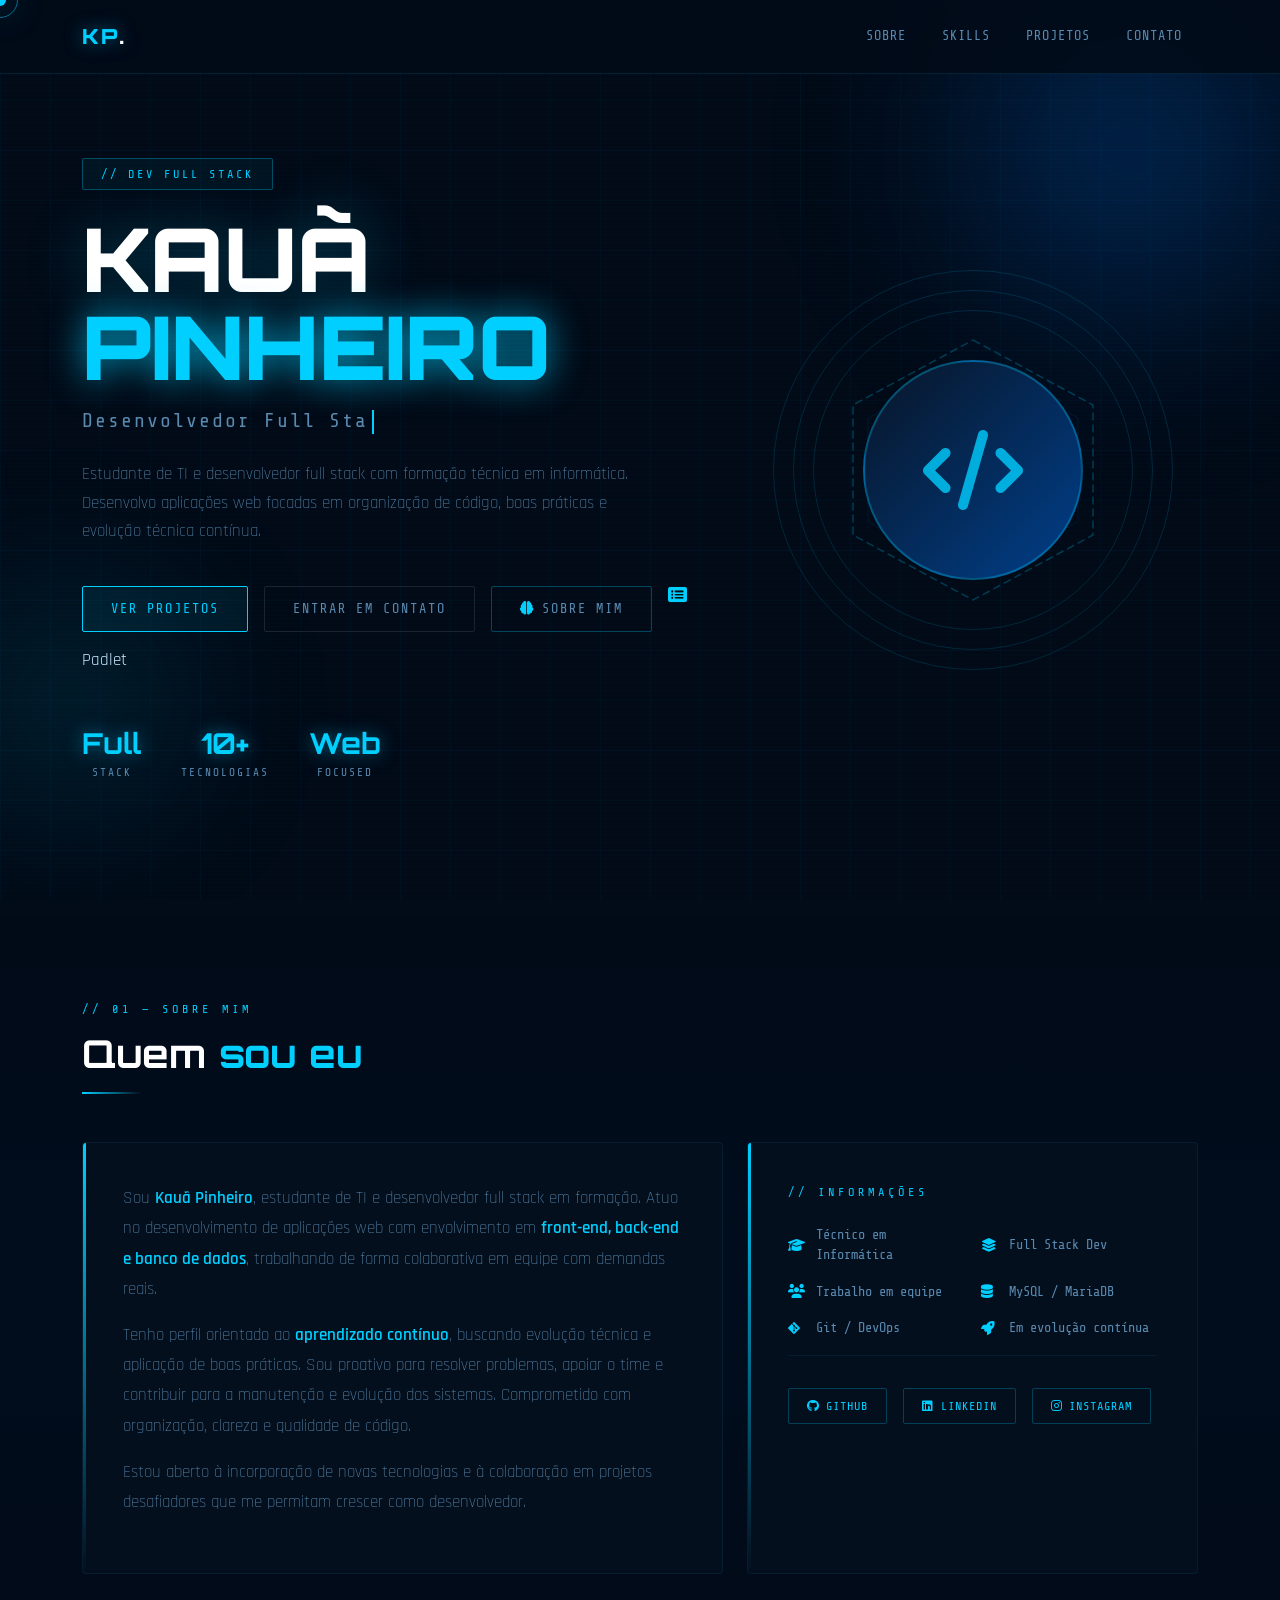
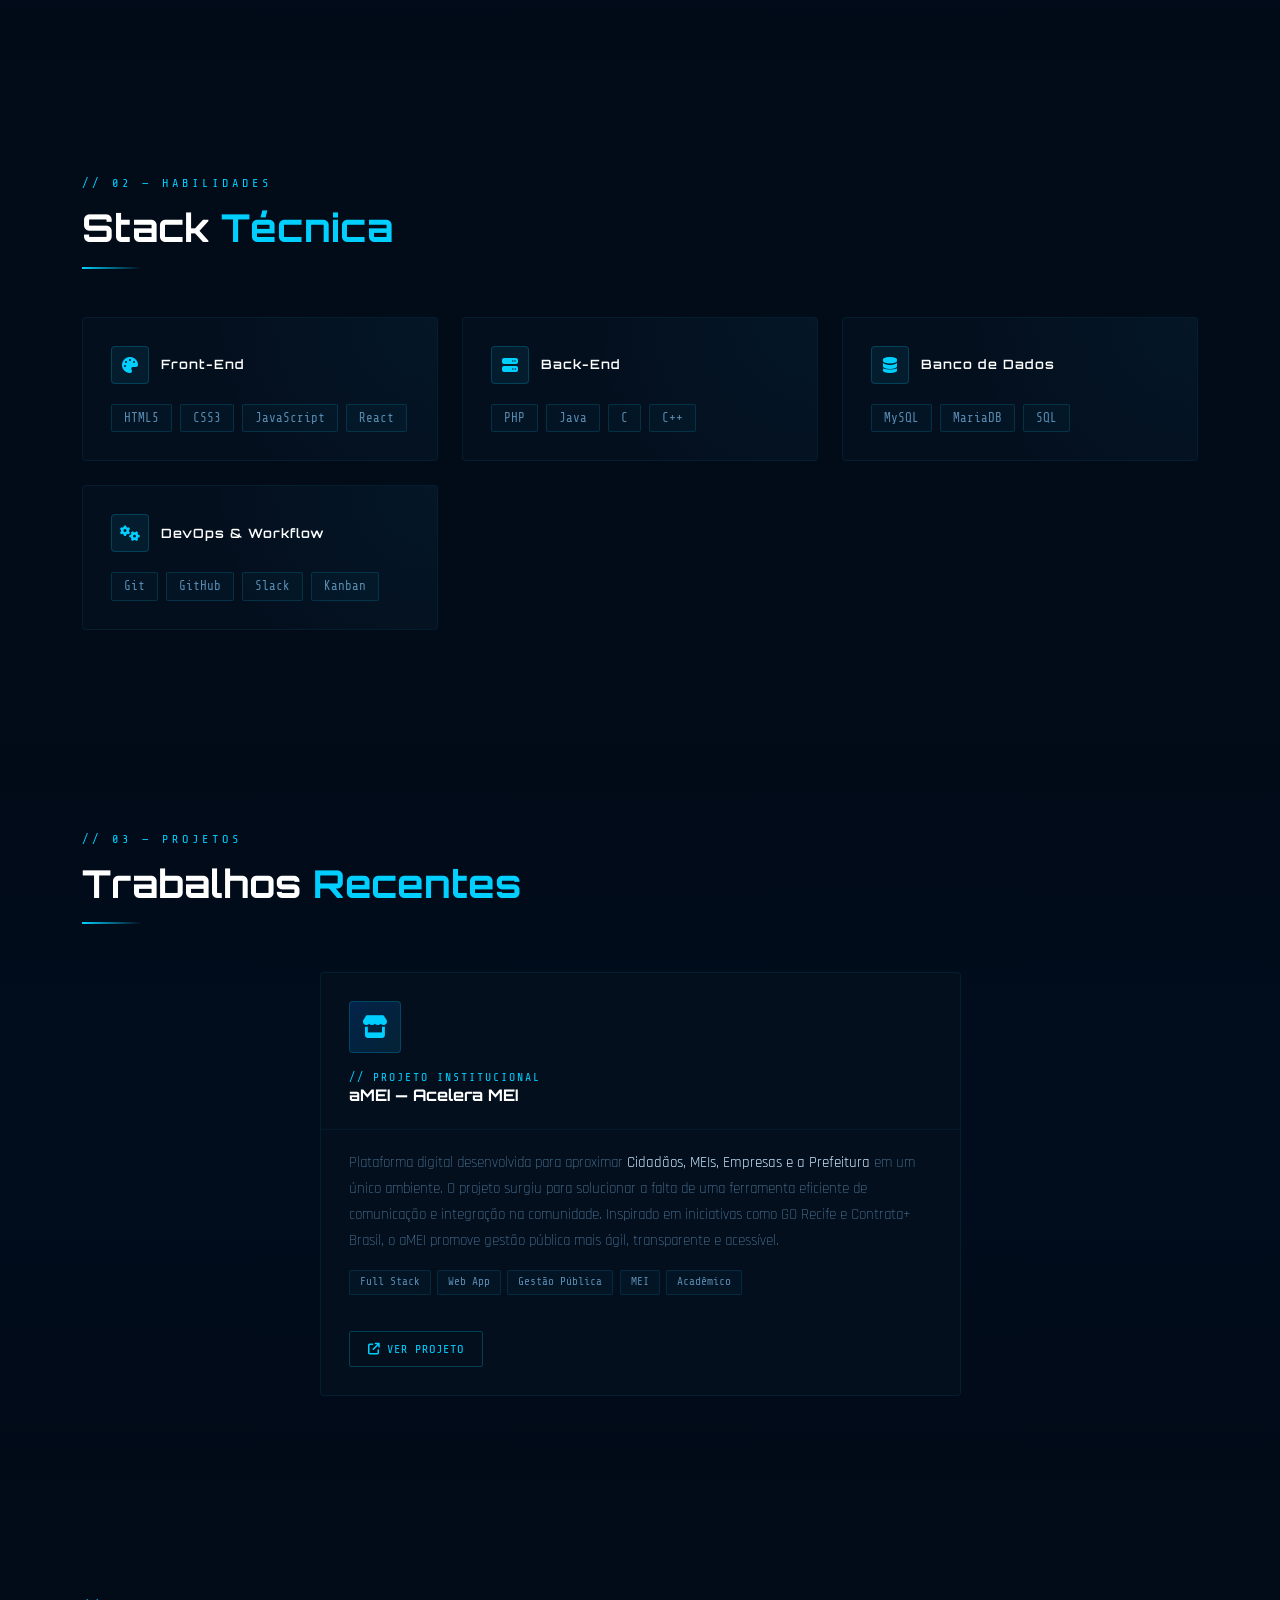
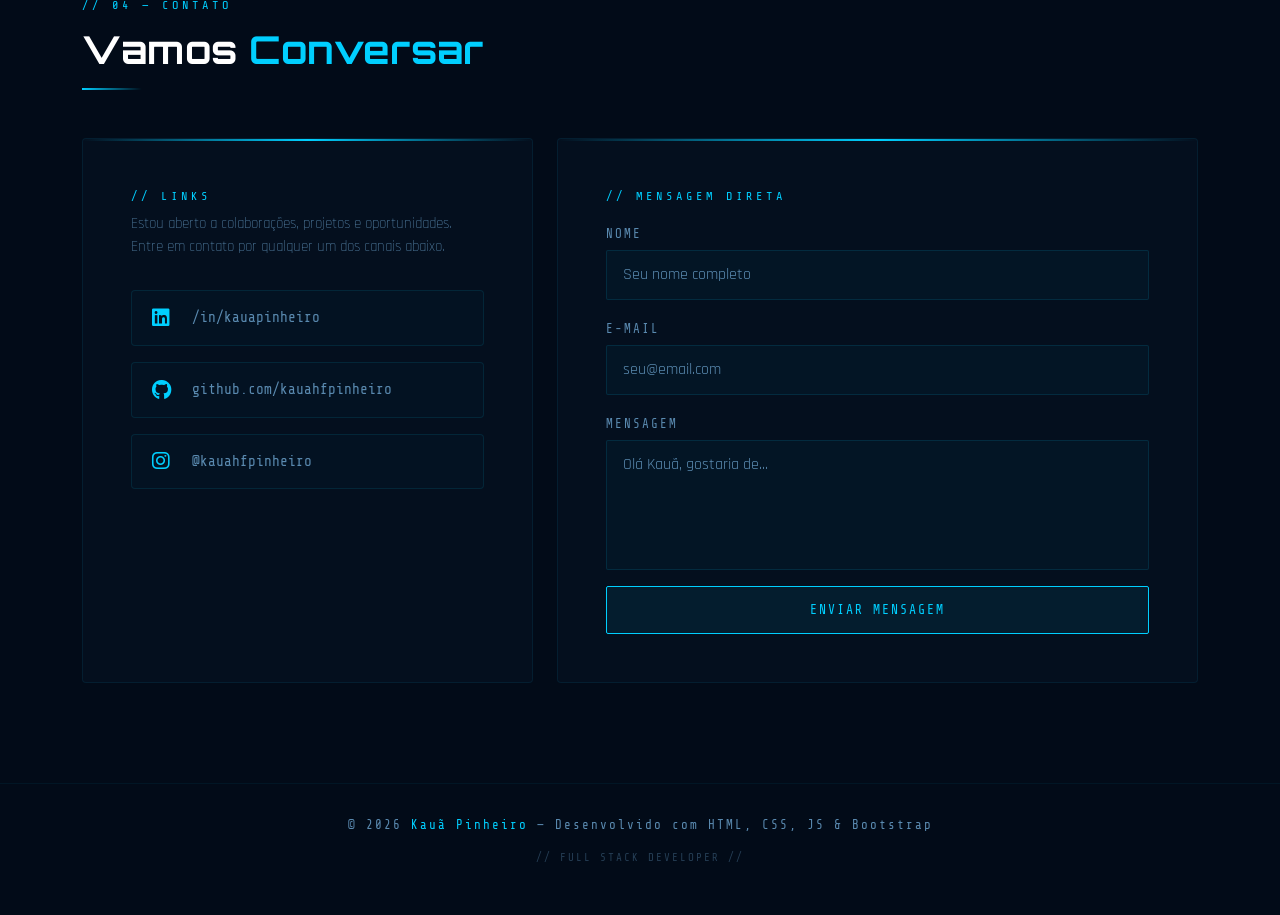
==== commit d7af270e: "update" ====
--- a/index.html
+++ b/index.html
@@ -54,7 +54,6 @@
             <a href="/html/mapa-mental.html" class="btn-ghost" style="border-color:rgba(0,207,255,0.3);">
               <i class="fa-solid fa-brain" style="margin-right:6px;color:var(--blue-neon);"></i>Sobre Mim
             </a>
-            <a href="https://padlet.com/kauahfpinheiro/apresentacao-pessoal-e-profissional-kaua-pinheiro-hn6cfagepgclh9oz" target="_blank" class="btn-ghost" style="border-color:rgba(0,207,255,0.3);">
               <i class="fa-solid fa-rectangle-list" style="margin-right:6px;color:var(--blue-neon);"></i>Padlet
             </a>
           </div>
@@ -324,7 +323,7 @@
         &copy; 2026 <a href="#">Kauã Pinheiro</a> — Desenvolvido com HTML, CSS, JS &amp; Bootstrap
       </p>
       <p class="footer-text mt-1" style="font-size:0.68rem; opacity:0.4;">
-        // FULL STACK DEVELOPER // SEMPRE APRENDENDO //
+        // FULL STACK DEVELOPER // 
       </p>
     </div>
   </footer>
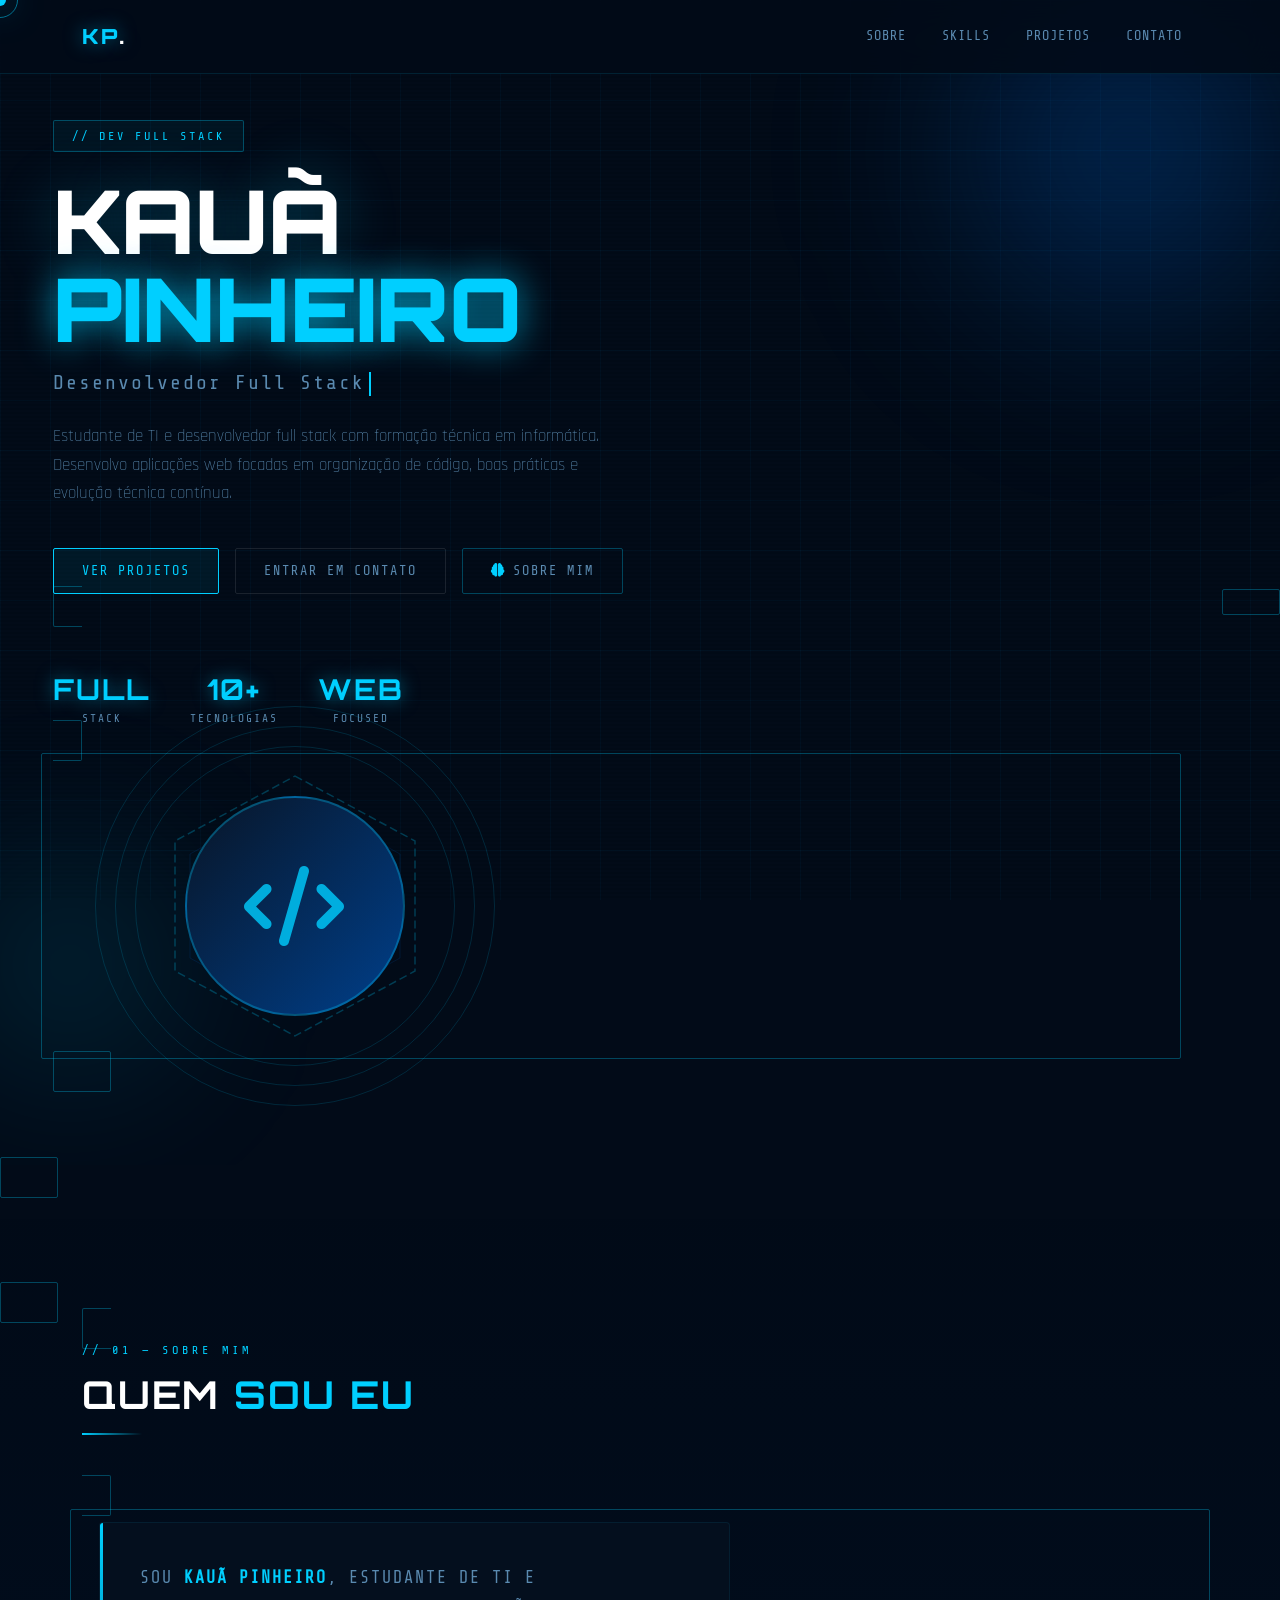
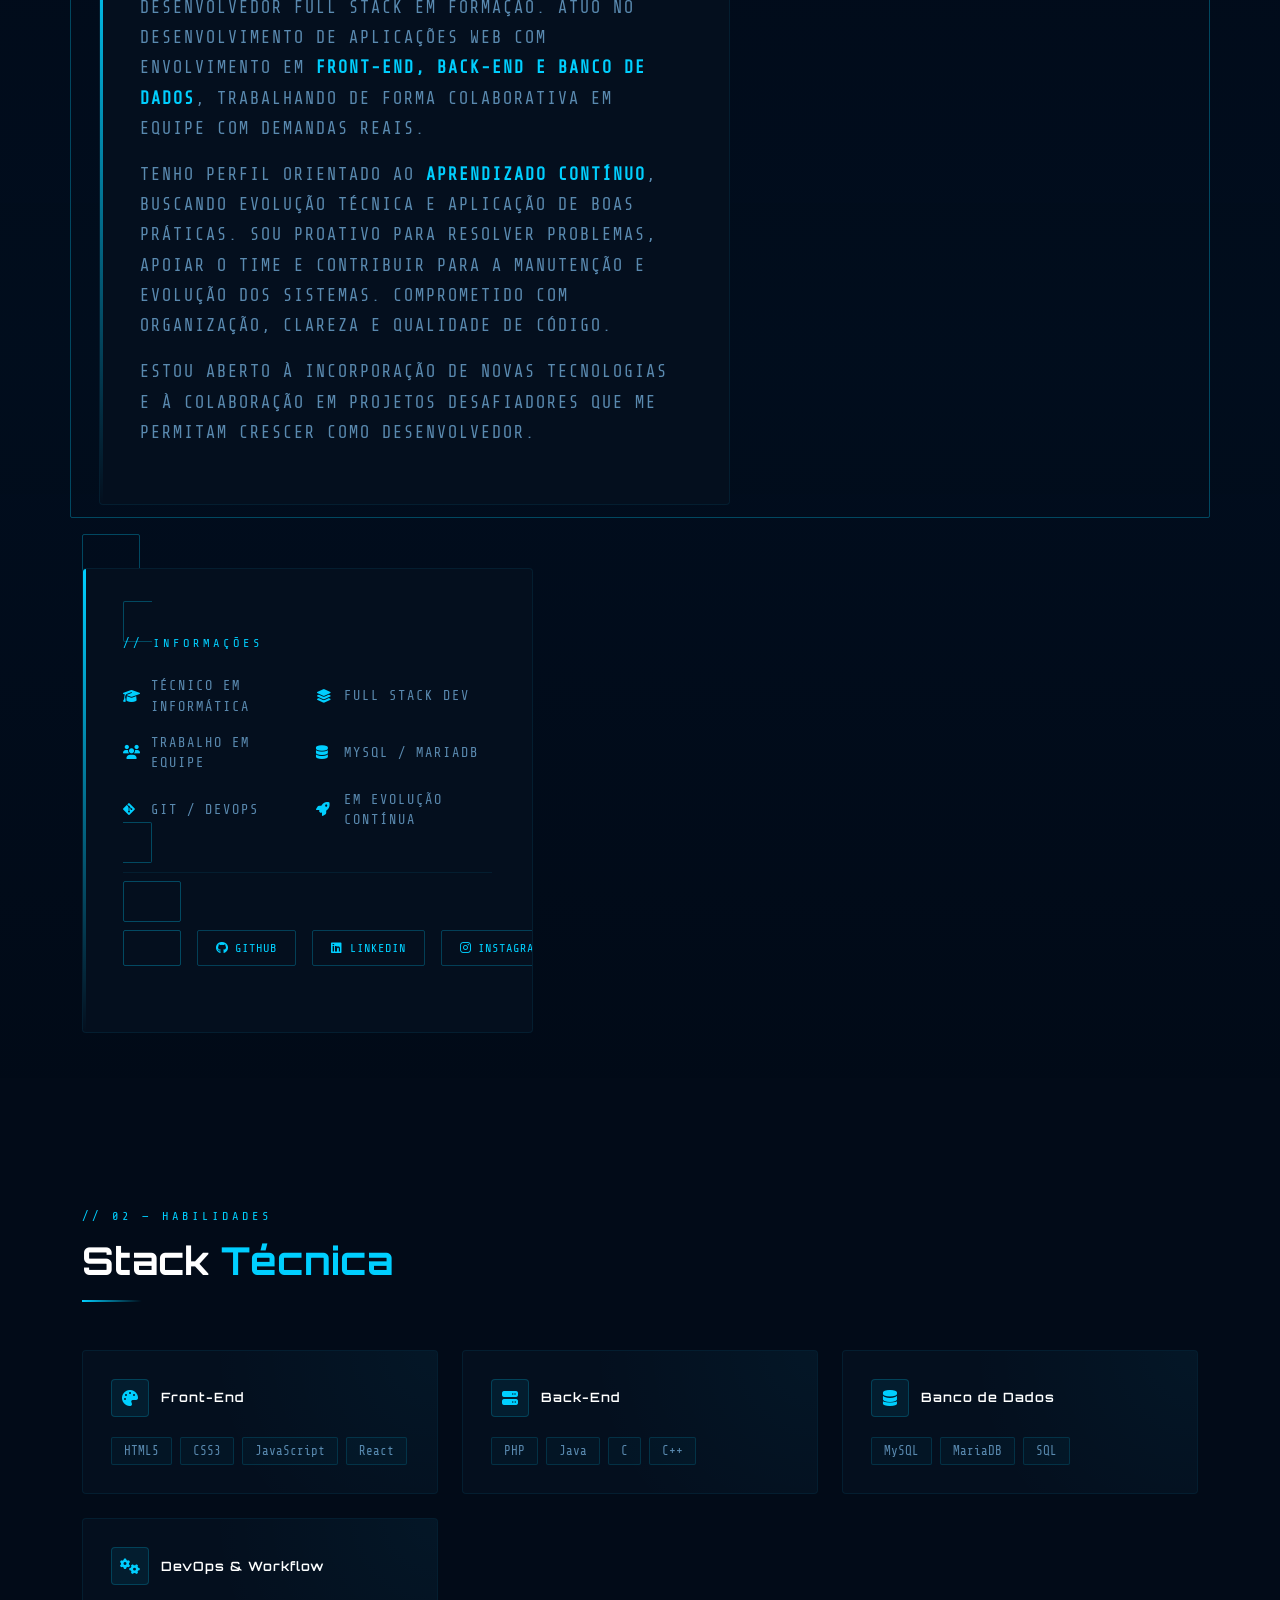
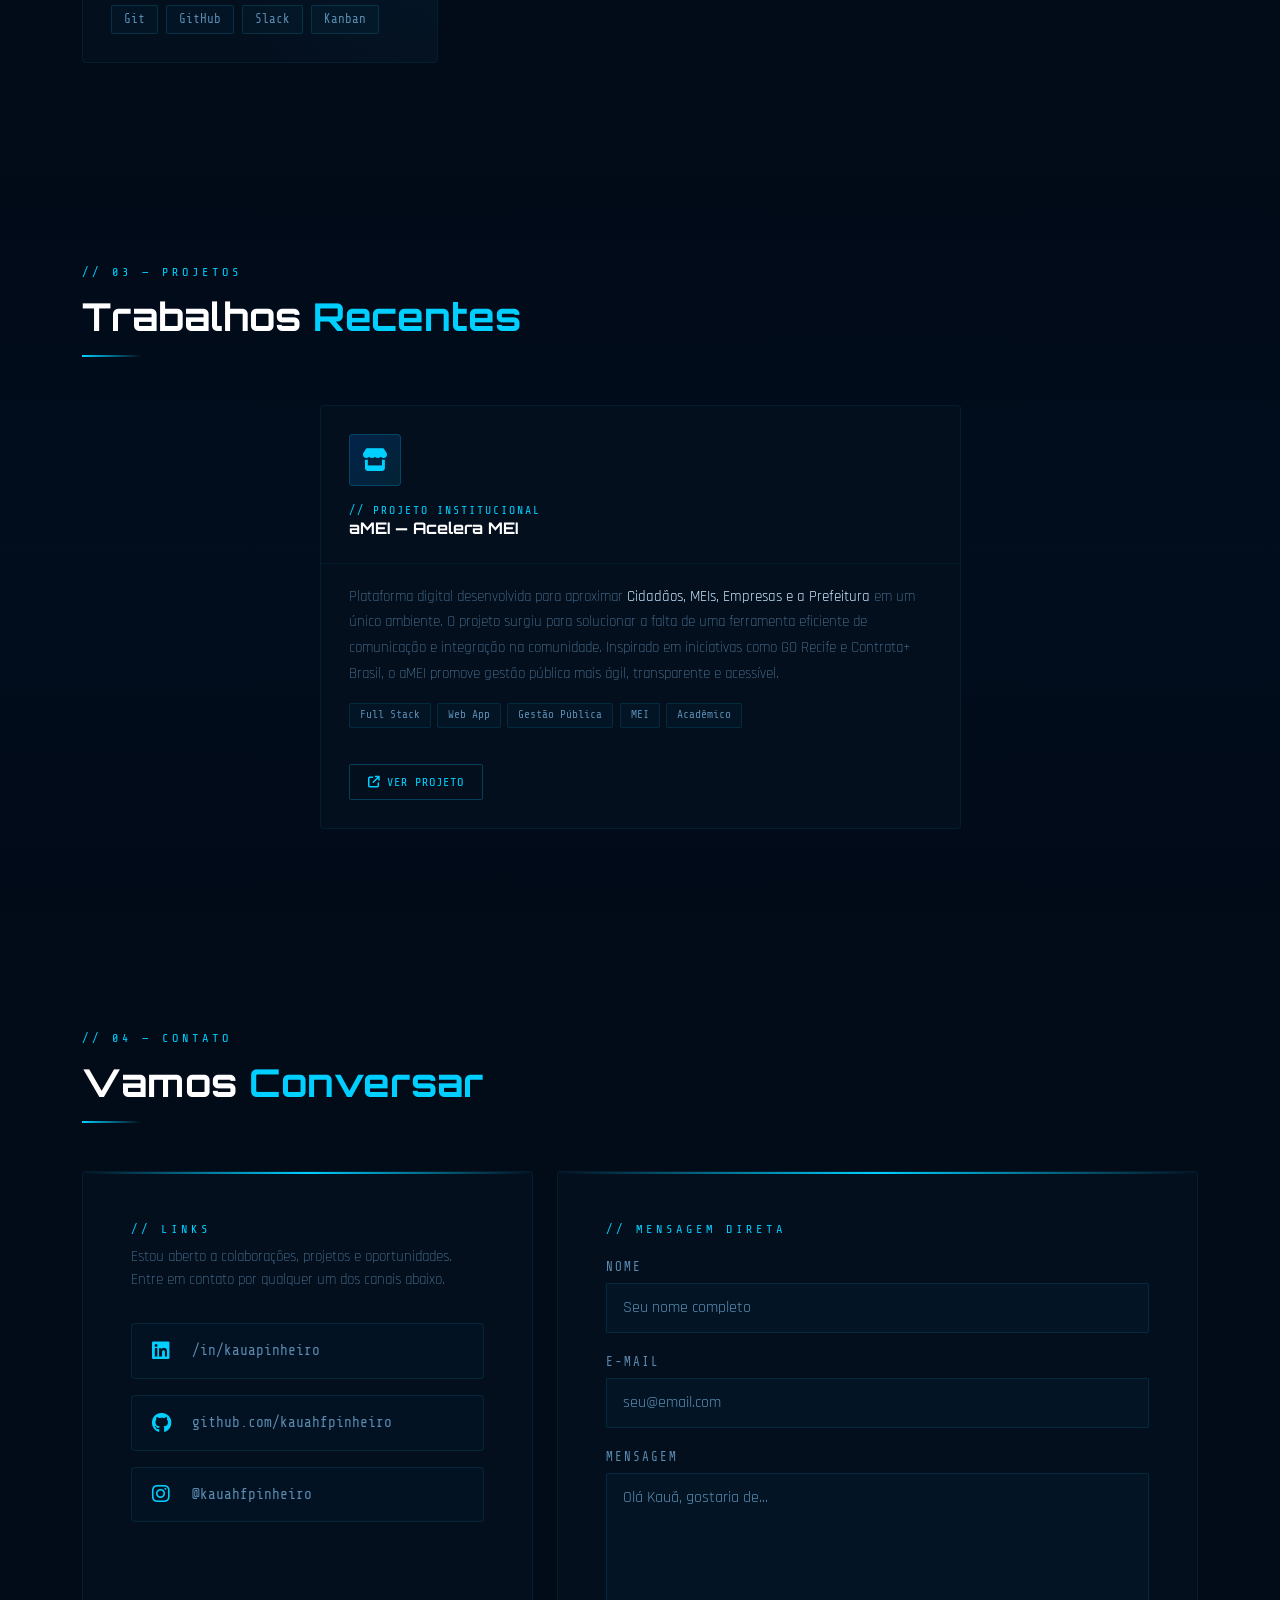
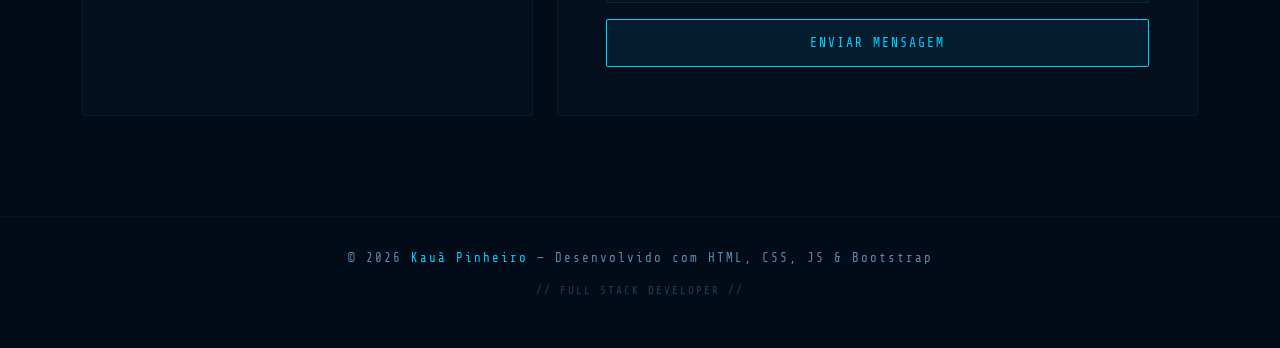
==== commit ef14eb60: "update" ====
--- a/index.html
+++ b/index.html
@@ -53,9 +53,6 @@
             <a href="#contato" class="btn-ghost">Entrar em Contato</a>
             <a href="/html/mapa-mental.html" class="btn-ghost" style="border-color:rgba(0,207,255,0.3);">
               <i class="fa-solid fa-brain" style="margin-right:6px;color:var(--blue-neon);"></i>Sobre Mim
-            </a>
-              <i class="fa-solid fa-rectangle-list" style="margin-right:6px;color:var(--blue-neon);"></i>Padlet
-            </a>
           </div>
           <div class="hero-stats">
             <div class="stat-item">
